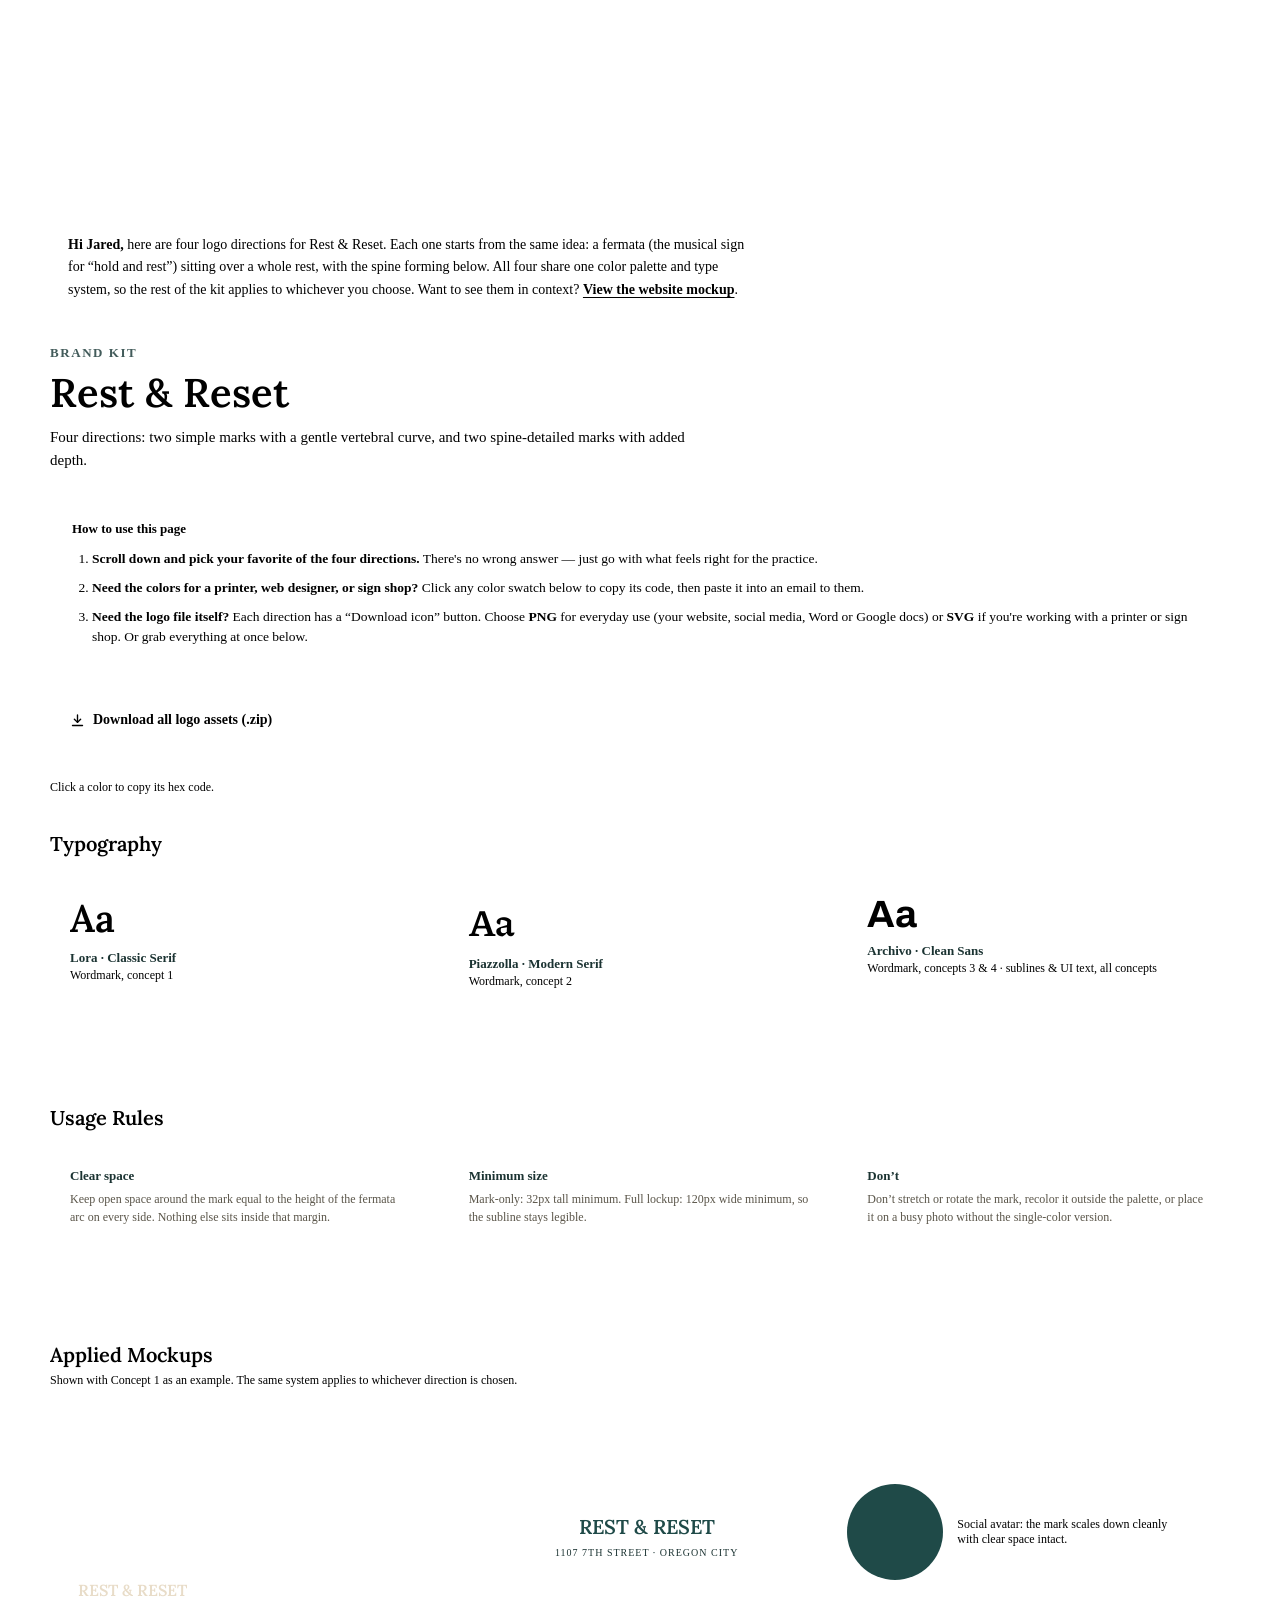
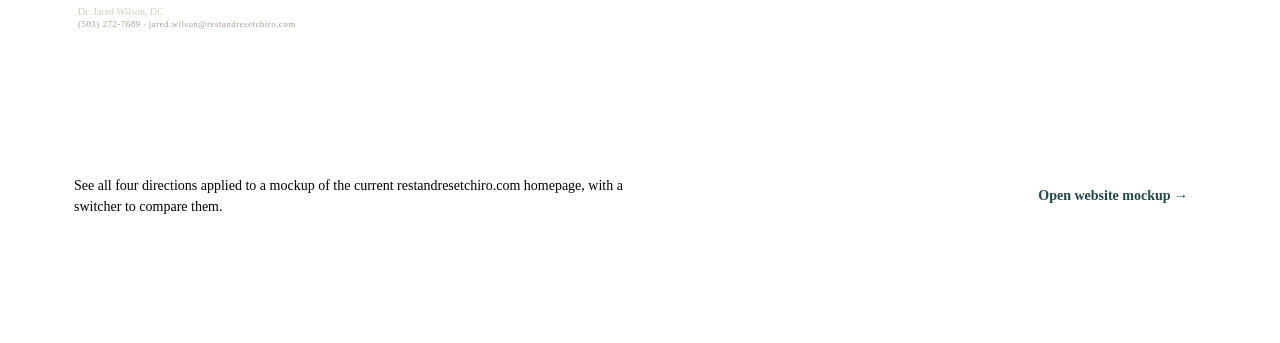
==== web/index.html @ b7b610a9 "Fix gradient icon bug, match site copy verbatim, add real photo + guide - Gradient icons (concepts 2" ====
<!DOCTYPE html>
<html lang="en">
<head>
<meta charset="utf-8">
<meta name="viewport" content="width=device-width, initial-scale=1">
<title>Rest &amp; Reset Brand Kit</title>
<meta name="description" content="Logo directions, palette, typography and usage rules for Rest &amp; Reset, Dr. Jared Wilson's upper cervical chiropractic practice in Oregon City.">
<meta name="robots" content="noindex">
<link rel="icon" href="/assets/favicon.svg" type="image/svg+xml">
<link rel="preconnect" href="https://fonts.googleapis.com">
<link rel="preconnect" href="https://fonts.gstatic.com" crossorigin>
<link href="https://fonts.googleapis.com/css2?family=Lora:wght@500;600&family=Piazzolla:wght@500;600&family=Archivo:wght@400;600;700&display=swap" rel="stylesheet">
<link rel="stylesheet" href="/assets/brand.css">
<style>
  .wrap { max-width: 1180px; margin: 0 auto; padding: 56px 32px 96px; }
  .intro { font-size: 14px; color: var(--body); max-width: 680px; line-height: 1.6; background: var(--card); border: 1px solid var(--line); border-radius: 4px; padding: 16px 18px; margin: 0 0 28px; }
  .intro strong { color: var(--heading); }
  .intro a { color: var(--heading); font-weight: 600; text-underline-offset: 3px; }
  .eyebrow { font-size: 13px; letter-spacing: 0.12em; text-transform: uppercase; color: oklch(45% 0.03 195); font-weight: 600; }
  h1 { font-family: 'Lora', serif; font-size: 40px; color: var(--heading); margin: 6px 0 8px; font-weight: 600; }
  .lede { font-size: 15px; color: var(--body); max-width: 640px; line-height: 1.55; margin: 0 0 28px; }

  .palette { display: flex; gap: 14px; flex-wrap: wrap; margin-bottom: 12px; }
  .palette-hint { font-size: 12px; color: var(--muted); margin: 0 0 36px; }
  .swatch { width: 130px; border: 0; background: none; padding: 0; font: inherit; text-align: left; cursor: pointer; -webkit-tap-highlight-color: transparent; }
  .swatch:focus-visible { outline: 2px solid var(--clay); outline-offset: 3px; border-radius: 4px; }
  .swatch .chip { height: 64px; border-radius: 4px; border: 1px solid oklch(85% 0.01 85); position: relative; }
  .swatch .chip .copied-flag { position: absolute; inset: 0; display: flex; align-items: center; justify-content: center; font-size: 11px; font-weight: 700; letter-spacing: 0.04em; text-transform: uppercase; background: oklch(24% 0.05 195 / 0.82); color: var(--cream); border-radius: 4px; opacity: 0; transition: opacity .15s; pointer-events: none; }
  .swatch.copied .chip .copied-flag { opacity: 1; }
  .swatch .name { font-size: 12px; font-weight: 600; color: oklch(24% 0.03 195); margin-top: 6px; }
  .swatch .hex { font-size: 11px; color: var(--muted); font-family: ui-monospace, 'SF Mono', Menlo, Consolas, monospace; }
  .swatch:hover .hex { color: var(--heading); }

  .downloads { margin-top: 18px; padding-top: 16px; border-top: 1px dashed var(--rule); display: flex; flex-wrap: wrap; align-items: center; gap: 6px 14px; }
  .downloads .dl-label { font-size: 11px; letter-spacing: 0.08em; text-transform: uppercase; color: var(--label); margin-right: 4px; }
  .downloads a { font-size: 12.5px; color: var(--teal); text-decoration: none; border-bottom: 1px dotted currentColor; padding-bottom: 1px; }
  .downloads a:hover { text-decoration: none; border-bottom-style: solid; }
  .downloads .dl-zip { font-weight: 700; border-bottom-style: solid; }

  .kit-download { display: inline-flex; align-items: center; gap: 8px; background: var(--teal); color: var(--cream); text-decoration: none; font-weight: 600; font-size: 14px; padding: 12px 20px; border-radius: 999px; margin: 4px 0 28px; }
  .kit-download:hover { background: oklch(27% 0.05 195); }
  .kit-download svg { flex-shrink: 0; }

  .picker { margin-top: 18px; background: var(--card); border: 1px solid var(--line); border-radius: 8px; padding: 20px; display: grid; grid-template-columns: auto 1fr; gap: 22px; align-items: center; }
  .picker-label { font-size: 11px; letter-spacing: 0.08em; text-transform: uppercase; color: var(--label); margin-bottom: 10px; }
  /* Checkerboard = "this file exports with a transparent background," the
     standard design-tool convention — never a solid fill, so recoloring the
     icon can never look like it's recoloring the background too. */
  .picker-preview {
    width: 84px; height: 84px; border-radius: 8px; display: flex; align-items: center; justify-content: center; flex-shrink: 0;
    border: 1px solid oklch(85% 0.01 85);
    background-image:
      linear-gradient(45deg, oklch(90% 0.005 85) 25%, transparent 25%),
      linear-gradient(-45deg, oklch(90% 0.005 85) 25%, transparent 25%),
      linear-gradient(45deg, transparent 75%, oklch(90% 0.005 85) 75%),
      linear-gradient(-45deg, transparent 75%, oklch(90% 0.005 85) 75%);
    background-size: 14px 14px;
    background-position: 0 0, 0 7px, 7px -7px, -7px 0;
    background-color: oklch(99% 0.005 85);
  }
  .picker-controls { min-width: 0; }
  .swatches-mini { display: flex; gap: 7px; flex-wrap: wrap; align-items: center; }
  .mini { width: 26px; height: 26px; border-radius: 50%; border: 1px solid oklch(0% 0 0 / 0.12); cursor: pointer; padding: 0; position: relative; }
  .mini.light { border-color: oklch(80% 0.01 85); }
  .mini[aria-pressed="true"]::after { content: ""; position: absolute; inset: -4px; border-radius: 50%; border: 2px solid var(--teal); }
  .mini.gradient { background: radial-gradient(circle at 32% 28%, #D59A74 0%, #D59A74 22%, transparent 26%), linear-gradient(180deg, #2F6B69, #0E2F2E); box-shadow: 0 1px 2px rgba(0,0,0,0.35); }
  .hexval { display: inline-flex; align-items: center; margin-left: 6px; font-size: 12px; color: var(--muted); font-family: ui-monospace, 'SF Mono', Menlo, Consolas, monospace; }
  .picker-row2 { display: flex; align-items: center; gap: 10px; margin-top: 14px; flex-wrap: wrap; }
  .fmt-group { display: inline-flex; border: 1px solid var(--teal); border-radius: 999px; overflow: hidden; }
  .fmt-btn { font: inherit; font-size: 12.5px; font-weight: 600; background: none; border: 0; color: var(--teal); padding: 7px 14px; cursor: pointer; }
  .fmt-btn[aria-pressed="true"] { background: var(--teal); color: var(--cream); }
  .dl-btn { display: inline-flex; align-items: center; gap: 6px; font: inherit; font-size: 12.5px; font-weight: 700; background: var(--teal); color: var(--cream); border: 0; border-radius: 999px; padding: 8px 16px; cursor: pointer; }
  .dl-btn:hover { background: oklch(27% 0.05 195); }
  .png-note { font-size: 11px; color: var(--muted); }

  @media (max-width: 560px) {
    .picker { grid-template-columns: 1fr; }
    .picker-preview { margin: 0 auto; }
  }

  .section { margin-bottom: 52px; padding-bottom: 44px; border-bottom: 1px solid var(--rule); }
  .concept-head { display: flex; align-items: baseline; gap: 12px; margin-bottom: 18px; flex-wrap: wrap; }
  .h2 { font-family: 'Lora', serif; font-size: 20px; color: var(--heading); font-weight: 600; }
  .meta { font-size: 12px; color: var(--muted); }

  .tiles { display: grid; grid-template-columns: repeat(auto-fit, minmax(180px, 1fr)); gap: 16px; }
  .tile { background: var(--card); border: 1px solid var(--line); border-radius: 4px; padding: 24px; display: flex; flex-direction: column; align-items: center; justify-content: center; gap: 10px; text-align: center; }
  .tile.solid { background: var(--teal); border-color: var(--teal); }
  .tile-label { font-size: 11px; letter-spacing: 0.08em; text-transform: uppercase; color: var(--label); }
  .tile.solid .tile-label { color: oklch(90% 0.01 85); }
  .word { font-weight: 600; color: var(--heading); letter-spacing: 0.02em; }
  .sub { letter-spacing: 0.1em; text-transform: uppercase; color: var(--muted); }
  .horiz { display: flex; align-items: center; gap: 14px; text-align: left; }

  .cards { display: grid; grid-template-columns: repeat(auto-fit, minmax(220px, 1fr)); gap: 16px; }
  .card { background: var(--card); border: 1px solid var(--line); border-radius: 4px; padding: 20px; }
  .card .aa { font-size: 38px; color: var(--heading); font-weight: 600; }
  .card .t { font-size: 13px; font-weight: 600; color: oklch(30% 0.03 195); }
  .card .d { font-size: 12px; color: var(--muted); margin-top: 2px; }
  .card .p { font-size: 12px; color: oklch(45% 0.02 85); line-height: 1.5; }

  .mockups { display: grid; grid-template-columns: repeat(auto-fit, minmax(240px, 1fr)); gap: 16px; }
  .bizcard { background: var(--teal); border-radius: 6px; padding: 28px; width: 100%; max-width: 340px; aspect-ratio: 1.75; display: flex; flex-direction: column; justify-content: space-between; }
  .sign { background: var(--cream); border-radius: 6px; padding: 28px; width: 100%; max-width: 340px; aspect-ratio: 1.75; display: flex; flex-direction: column; align-items: center; justify-content: center; gap: 8px; }
  .avatar-row { width: 100%; max-width: 340px; display: flex; align-items: center; gap: 14px; }
  .avatar { width: 96px; height: 96px; border-radius: 50%; background: #1F4A48; display: flex; align-items: center; justify-content: center; flex-shrink: 0; }

  .next { display: flex; flex-wrap: wrap; align-items: center; justify-content: space-between; gap: 16px; margin-top: 52px; padding: 22px 24px; background: var(--teal); color: var(--cream); border-radius: 6px; }
  .next p { margin: 0; font-size: 14px; line-height: 1.5; max-width: 560px; }
  .next a { display: inline-block; background: var(--cream); color: #1F4A48; text-decoration: none; font-weight: 600; font-size: 14px; padding: 11px 18px; border-radius: 999px; white-space: nowrap; }
  .next a:hover { background: #F3EBDD; }

  .howto { background: var(--card); border: 1px solid var(--line); border-radius: 8px; padding: 20px 22px; margin: 0 0 28px; }
  .howto-title { font-size: 13px; font-weight: 700; color: var(--heading); margin-bottom: 12px; }
  .howto ol { margin: 0; padding: 0 0 0 20px; display: grid; gap: 8px; }
  .howto li { font-size: 13.5px; line-height: 1.55; color: var(--body); }
  .howto li strong { color: var(--heading); }
  .howto a { color: var(--heading); font-weight: 600; }
  .tile-key { font-size: 12px; color: var(--muted); line-height: 1.6; margin: -6px 0 20px; }
  .tile-key strong { color: var(--heading); }

  @media (max-width: 600px) {
    .wrap { padding: 36px 16px 64px; }
    h1 { font-size: 32px; }
    .swatch { width: calc(50% - 7px); }
  }
</style>
</head>
<body>
<svg class="svg-defs" aria-hidden="true" focusable="false">
  <defs>
    <linearGradient id="tealGrad" gradientUnits="userSpaceOnUse" x1="100" y1="0" x2="100" y2="200">
      <stop offset="0%" stop-color="oklch(48% 0.065 195)"></stop>
      <stop offset="100%" stop-color="oklch(24% 0.05 195)"></stop>
    </linearGradient>
    <radialGradient id="clayGrad" cx="35%" cy="30%" r="75%">
      <stop offset="0%" stop-color="oklch(74% 0.09 45)"></stop>
      <stop offset="100%" stop-color="oklch(52% 0.09 45)"></stop>
    </radialGradient>
    <filter id="markShadow" x="-30%" y="-30%" width="160%" height="160%">
      <feDropShadow dx="0" dy="3" stdDeviation="3" flood-color="oklch(20% 0.04 195)" flood-opacity="0.4"></feDropShadow>
    </filter>
  </defs>
</svg>

<main class="wrap">
  <header>
    <p class="intro">
      <strong>Hi Jared,</strong> here are four logo directions for Rest &amp; Reset. Each one starts from the same idea: a fermata (the musical sign for &ldquo;hold and rest&rdquo;) sitting over a whole rest, with the spine forming below. All four share one color palette and type system, so the rest of the kit applies to whichever you choose. Want to see them in context? <a href="/site">View the website mockup</a>.
    </p>
    <div class="eyebrow">Brand Kit</div>
    <h1>Rest &amp; Reset</h1>
    <p class="lede">Four directions: two simple marks with a gentle vertebral curve, and two spine-detailed marks with added depth.</p>

    <div class="howto">
      <div class="howto-title">How to use this page</div>
      <ol>
        <li><strong>Scroll down and pick your favorite of the four directions.</strong> There's no wrong answer &mdash; just go with what feels right for the practice.</li>
        <li><strong>Need the colors for a printer, web designer, or sign shop?</strong> Click any color swatch below to copy its code, then paste it into an email to them.</li>
        <li><strong>Need the logo file itself?</strong> Each direction has a &ldquo;Download icon&rdquo; button. Choose <strong>PNG</strong> for everyday use (your website, social media, Word or Google docs) or <strong>SVG</strong> if you're working with a printer or sign shop. Or grab everything at once below.</li>
      </ol>
    </div>

    <a class="kit-download" href="/assets/rest-and-reset-logo-assets.zip" download>
      <svg width="15" height="15" viewBox="0 0 24 24" fill="none" stroke="currentColor" stroke-width="2.2" stroke-linecap="round" stroke-linejoin="round"><path d="M12 3v12"/><path d="M7 10l5 5 5-5"/><path d="M4 20h16"/></svg>
      Download all logo assets (.zip)
    </a>
    <div class="palette" id="palette"></div>
    <p class="palette-hint">Click a color to copy its hex code.</p>
  </header>

  <div id="concepts"></div>

  <section class="section">
    <div class="h2" style="margin-bottom:18px;">Typography</div>
    <div class="cards">
      <div class="card">
        <div class="aa" style="font-family:'Lora',serif;">Aa</div>
        <div class="t" style="margin-top:8px;">Lora &middot; Classic Serif</div>
        <div class="d">Wordmark, concept 1</div>
      </div>
      <div class="card">
        <div class="aa" style="font-family:'Piazzolla',serif;">Aa</div>
        <div class="t" style="margin-top:8px;">Piazzolla &middot; Modern Serif</div>
        <div class="d">Wordmark, concept 2</div>
      </div>
      <div class="card">
        <div class="aa" style="font-family:'Archivo',sans-serif;font-weight:700;">Aa</div>
        <div class="t" style="margin-top:8px;">Archivo &middot; Clean Sans</div>
        <div class="d">Wordmark, concepts 3 &amp; 4 &middot; sublines &amp; UI text, all concepts</div>
      </div>
    </div>
  </section>

  <section class="section">
    <div class="h2" style="margin-bottom:18px;">Usage Rules</div>
    <div class="cards">
      <div class="card">
        <div class="t" style="margin-bottom:6px;">Clear space</div>
        <div class="p">Keep open space around the mark equal to the height of the fermata arc on every side. Nothing else sits inside that margin.</div>
      </div>
      <div class="card">
        <div class="t" style="margin-bottom:6px;">Minimum size</div>
        <div class="p">Mark-only: 32px tall minimum. Full lockup: 120px wide minimum, so the subline stays legible.</div>
      </div>
      <div class="card">
        <div class="t" style="margin-bottom:6px;">Don&rsquo;t</div>
        <div class="p">Don&rsquo;t stretch or rotate the mark, recolor it outside the palette, or place it on a busy photo without the single-color version.</div>
      </div>
    </div>
  </section>

  <section class="section">
    <div class="h2" style="margin-bottom:6px;">Applied Mockups</div>
    <div class="meta" style="margin-bottom:18px;">Shown with Concept 1 as an example. The same system applies to whichever direction is chosen.</div>
    <div class="mockups">
      <div class="bizcard">
        <span data-mark="1" data-size="36" data-fill="#E8DCC8"></span>
        <div>
          <div style="font-family:'Lora',serif;font-weight:600;font-size:16px;color:#E8DCC8;">REST &amp; RESET</div>
          <div style="font-size:10px;color:oklch(85% 0.02 85);margin-top:6px;">Dr. Jared Wilson, DC</div>
          <div style="font-size:9px;letter-spacing:0.05em;color:oklch(70% 0.02 85);margin-top:2px;">(503) 272-7689 &middot; jared.wilson@restandresetchiro.com</div>
        </div>
      </div>

      <div class="sign">
        <span data-mark="1" data-size="46" data-fill="#1F4A48"></span>
        <div style="font-family:'Lora',serif;font-weight:600;font-size:20px;color:#1F4A48;">REST &amp; RESET</div>
        <div style="font-size:10px;letter-spacing:0.1em;color:oklch(30% 0.03 195);">1107 7TH STREET &middot; OREGON CITY</div>
      </div>

      <div class="avatar-row">
        <div class="avatar"><span data-mark="1" data-size="52" data-fill="#E8DCC8"></span></div>
        <div style="font-size:12px;color:var(--muted);">Social avatar: the mark scales down cleanly with clear space intact.</div>
      </div>
    </div>
  </section>

  <aside class="next">
    <p>See all four directions applied to a mockup of the current restandresetchiro.com homepage, with a switcher to compare them.</p>
    <a href="/site">Open website mockup &rarr;</a>
  </aside>
</main>

<script src="/assets/mark.js"></script>
<script>
  var palette = [
    { name: 'Deep Teal', hex: '#1F4A48', color: RR.TEAL },
    { name: 'Teal Tint', hex: '#C9DEDC', color: 'oklch(88% 0.03 195)' },
    { name: 'Warm Cream', hex: '#E8DCC8', color: '#E8DCC8' },
    { name: 'Clay', hex: '#B5764A', color: RR.CLAY },
    { name: 'Ink', hex: '#152E2D', color: 'oklch(20% 0.02 195)' }
  ];
  document.getElementById('palette').innerHTML = palette.map(function (p) {
    return '<button type="button" class="swatch" data-hex="' + p.hex + '">' +
      '<div class="chip" style="background:' + p.color + '"><span class="copied-flag">Copied</span></div>' +
      '<div class="name">' + p.name + '</div><div class="hex">' + p.hex + '</div></button>';
  }).join('');

  function copyText(text) {
    if (navigator.clipboard && navigator.clipboard.writeText) {
      return navigator.clipboard.writeText(text);
    }
    var ta = document.createElement('textarea');
    ta.value = text;
    ta.style.position = 'fixed';
    ta.style.opacity = '0';
    document.body.appendChild(ta);
    ta.select();
    try { document.execCommand('copy'); } catch (e) {}
    ta.remove();
    return Promise.resolve();
  }

  document.getElementById('palette').addEventListener('click', function (e) {
    var btn = e.target.closest('.swatch');
    if (!btn) return;
    copyText(btn.getAttribute('data-hex')).then(function () {
      btn.classList.add('copied');
      clearTimeout(btn._t);
      btn._t = setTimeout(function () { btn.classList.remove('copied'); }, 1400);
    });
  });

  // Relative luminance, to decide whether a color's preview chip needs a
  // dark or light backdrop so the icon stays visible.
  function isLight(hex) {
    var m = hex.replace('#', '');
    if (m.length === 3) m = m.split('').map(function (c) { return c + c; }).join('');
    var r = parseInt(m.substr(0, 2), 16), g = parseInt(m.substr(2, 2), 16), b = parseInt(m.substr(4, 2), 16);
    return (0.2126 * r + 0.7152 * g + 0.0722 * b) > 175;
  }

  var slugs = { 1: '1-classic-simple', 2: '2-modern-spine', 3: '3-clean-sans', 4: '4-bold-signage' };
  // Recolor options are exactly the brand kit palette above — no free-color
  // picker, so every exported icon stays on-brand.
  var quickColors = palette.map(function (p) { return { hex: p.hex, label: p.name }; });

  var subline = 'DR. JARED WILSON &middot; CHIROPRACTIC CARE';
  var html = '';
  [1, 2, 3, 4].forEach(function (n) {
    var c = RR.CONCEPTS[n];
    var label = c.mark === 'detailed' ? 'Spine-detailed' : 'Simple';
    var slug = slugs[n];
    var base = '/assets/icons/' + slug + '/';
    html +=
      '<section class="section" data-concept-block="' + n + '">' +
        '<div class="concept-head"><div class="h2">' + c.num + '. ' + c.name + '</div>' +
        '<div class="meta">' + label + ' mark &middot; ' + c.fontLabel + '</div></div>' +
        '<div class="tiles">' +
          '<div class="tile">' + RR.conceptMark(c, 120) + '<div class="tile-label">Mark only</div></div>' +
          '<div class="tile">' + RR.conceptMark(c, 64) +
            '<div><div class="word" style="font-family:' + c.font + ';font-size:19px;">REST &amp; RESET</div>' +
            '<div class="sub" style="font-size:9px;margin-top:4px;">' + subline + '</div></div>' +
            '<div class="tile-label">Stacked</div></div>' +
          '<div class="tile" style="gap:12px;"><div class="horiz">' + RR.conceptMark(c, 52) +
            '<div><div class="word" style="font-family:' + c.font + ';font-size:17px;line-height:1.1;">REST &amp; RESET</div>' +
            '<div class="sub" style="font-size:8px;margin-top:3px;">' + subline + '</div></div></div>' +
            '<div class="tile-label">Horizontal</div></div>' +
          '<div class="tile solid">' + RR.conceptMark(c, 76, { fill: 'oklch(97% 0.01 85)', flat: true }) +
            '<div class="tile-label">Single color</div></div>' +
        '</div>' +

        '<div class="picker" data-picker="' + n + '" data-variant="' + c.mark + '" data-default="' + (c.dimensional ? 'gradient' : quickColors[0].hex) + '">' +
          '<div class="picker-preview on-dark" data-preview></div>' +
          '<div class="picker-controls">' +
            '<div class="picker-label">Recolor &amp; download the icon</div>' +
            '<div class="swatches-mini" role="group" aria-label="Quick colors">' +
              (c.dimensional ? '<button type="button" class="mini gradient" data-hex="gradient" aria-pressed="true" aria-label="Original gradient" title="Original &middot; gradient + shadow"></button>' : '') +
              quickColors.map(function (q) {
                return '<button type="button" class="mini' + (isLight(q.hex) ? ' light' : '') + '" style="background:' + q.hex + '" data-hex="' + q.hex + '" aria-pressed="' + (!c.dimensional && q.hex === quickColors[0].hex ? 'true' : 'false') + '" aria-label="' + q.label + '" title="' + q.label + ' &middot; ' + q.hex + '"></button>';
              }).join('') +
              '<span class="hexval" data-hexval>' + (c.dimensional ? 'Original (gradient)' : quickColors[0].hex) + '</span>' +
            '</div>' +
            '<div class="picker-row2">' +
              '<div class="fmt-group" role="group" aria-label="File format">' +
                '<button type="button" class="fmt-btn" data-fmt="svg" aria-pressed="true">SVG</button>' +
                '<button type="button" class="fmt-btn" data-fmt="png" aria-pressed="false">PNG</button>' +
              '</div>' +
              '<button type="button" class="dl-btn" data-dl-icon>' +
                '<svg width="13" height="13" viewBox="0 0 24 24" fill="none" stroke="currentColor" stroke-width="2.4" stroke-linecap="round" stroke-linejoin="round"><path d="M12 3v12"/><path d="M7 10l5 5 5-5"/><path d="M4 20h16"/></svg>' +
                'Download icon' +
              '</button>' +
              '<span class="png-note" data-png-note hidden>PNG exports at 1024&times;1024, transparent background.</span>' +
            '</div>' +
          '</div>' +
        '</div>' +

        '<div class="downloads">' +
          '<span class="dl-label">Also in this direction:</span>' +
          '<a href="' + base + 'lockup-stacked.svg" download>Stacked lockup (SVG)</a>' +
          '<a href="' + base + 'lockup-horizontal.svg" download>Horizontal lockup (SVG)</a>' +
          '<a href="' + base + 'avatar-circle.svg" download>Social avatar (SVG)</a>' +
          '<a class="dl-zip" href="/assets/rest-and-reset-logo-assets.zip" download>All formats (.zip)</a>' +
        '</div>' +
      '</section>';
  });
  document.getElementById('concepts').innerHTML = html;
  RR.hydrate();

  // Wire up each concept's recolor-and-download picker.
  document.querySelectorAll('[data-picker]').forEach(function (panel) {
    var variant = panel.getAttribute('data-variant');
    var preview = panel.querySelector('[data-preview]');
    var hexLabel = panel.querySelector('[data-hexval]');
    var pngNote = panel.querySelector('[data-png-note]');
    var fmt = 'svg';
    var hex = panel.getAttribute('data-default');

    function renderPreview() {
      preview.innerHTML = hex === 'gradient'
        ? RR.markSVG({ variant: variant, dimensional: true, size: 52 })
        : RR.markSVG({ variant: variant, fill: hex, dot: hex, dimensional: false, size: 52 });
    }
    function setHex(newHex, sourceBtn) {
      hex = newHex;
      hexLabel.textContent = hex === 'gradient' ? 'Original (gradient)' : hex.toUpperCase();
      panel.querySelectorAll('.mini').forEach(function (b) {
        b.setAttribute('aria-pressed', String(b === sourceBtn));
      });
      renderPreview();
    }

    panel.querySelectorAll('.mini').forEach(function (b) {
      b.addEventListener('click', function () { setHex(b.getAttribute('data-hex'), b); });
    });

    panel.querySelectorAll('.fmt-btn').forEach(function (b) {
      b.addEventListener('click', function () {
        fmt = b.getAttribute('data-fmt');
        panel.querySelectorAll('.fmt-btn').forEach(function (x) { x.setAttribute('aria-pressed', String(x === b)); });
        pngNote.hidden = fmt !== 'png';
      });
    });

    panel.querySelector('[data-dl-icon]').addEventListener('click', function () {
      var slug = slugs[panel.getAttribute('data-picker')];
      var name = 'rest-and-reset-' + slug + '-' + hex.replace('#', '').toLowerCase();
      if (fmt === 'svg') {
        RR.downloadSVG(variant, hex, name + '.svg');
      } else {
        RR.downloadPNG(variant, hex, name + '.png', 1024);
      }
    });

    renderPreview();
  });
</script>
</body>
</html>
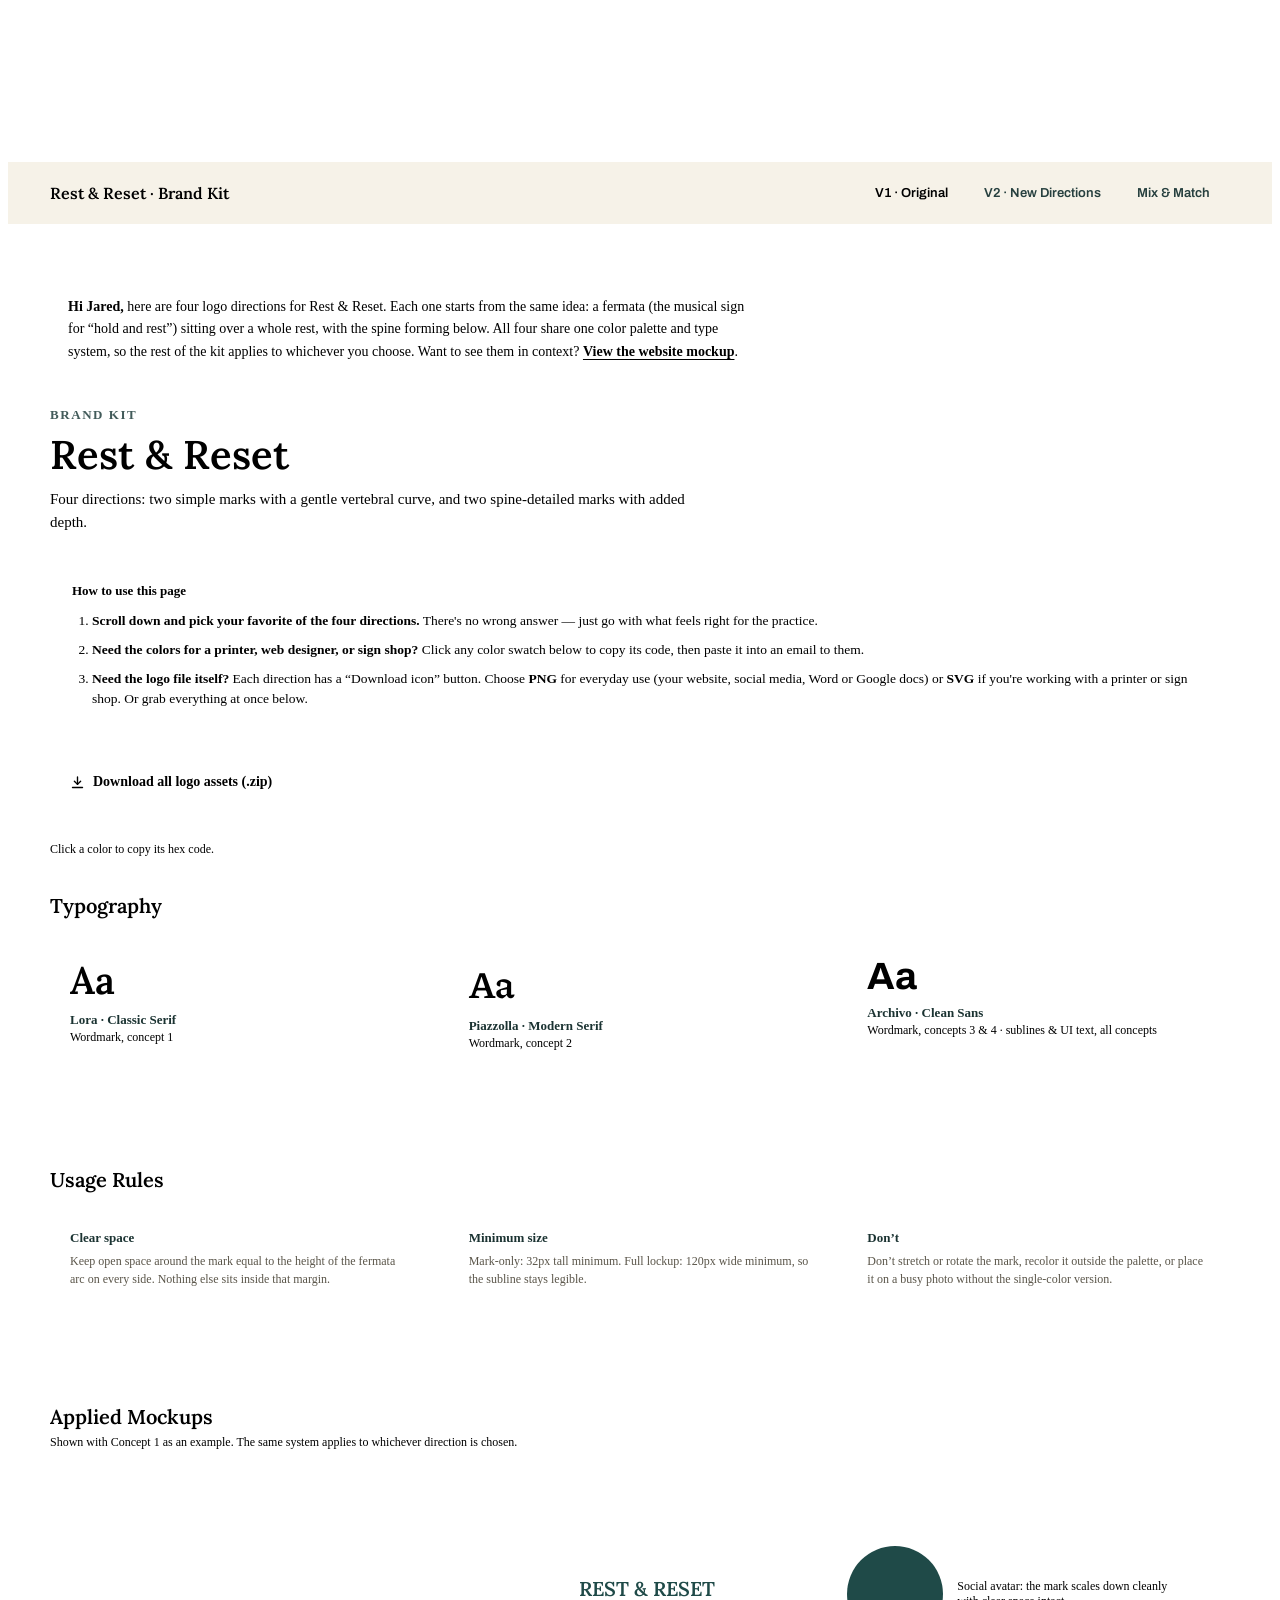
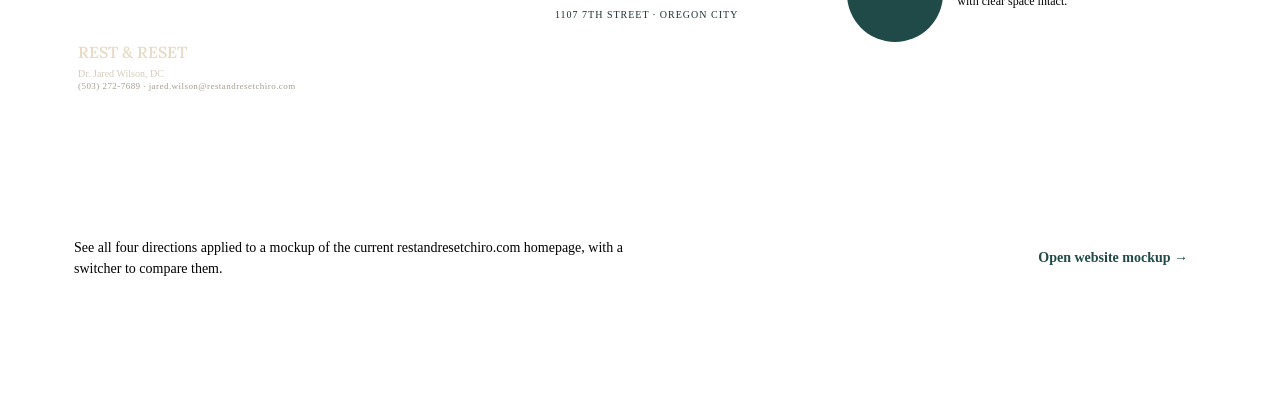
==== commit 980be107: "Add V2 logo directions and a Mix & Match builder to the brand kit Adds eight new V2 mark concepts (v" ====
--- a/web/index.html
+++ b/web/index.html
@@ -124,6 +124,50 @@
     h1 { font-size: 32px; }
     .swatch { width: calc(50% - 7px); }
   }
+
+  .ver-bar { position: sticky; top: 0; z-index: 20; background: oklch(96% 0.015 85 / 0.92); backdrop-filter: blur(8px); border-bottom: 1px solid var(--line); }
+  .ver-bar-in { max-width: 1180px; margin: 0 auto; padding: 12px 32px; display: flex; align-items: center; justify-content: space-between; gap: 16px; flex-wrap: wrap; }
+  .ver-bar-title { font-family: 'Lora', serif; font-weight: 600; font-size: 16px; color: var(--heading); }
+  .ver-toggle { display: flex; gap: 4px; padding: 4px; background: var(--card); border: 1px solid var(--line); border-radius: 999px; }
+  .ver-toggle button { border: none; cursor: pointer; font-family: 'Archivo', sans-serif; font-weight: 600; font-size: 13px; padding: 8px 16px; border-radius: 999px; background: none; color: oklch(35% 0.03 195); }
+  .ver-toggle button[aria-pressed="true"] { background: var(--teal); color: var(--cream); }
+  @media (max-width: 600px) {
+    .ver-bar-in { padding: 10px 16px; }
+  }
+
+  /* ---- Mix & Match ---- */
+  .mix-grid { display: grid; grid-template-columns: 1fr 360px; gap: 28px; align-items: start; }
+  .mix-group { margin-bottom: 26px; }
+  .mix-label { font-size: 12px; font-weight: 700; letter-spacing: 0.06em; text-transform: uppercase; color: var(--heading); margin-bottom: 10px; }
+  .mix-marks { display: grid; grid-template-columns: repeat(auto-fill, minmax(76px, 1fr)); gap: 8px; }
+  .mix-mark-btn { background: var(--card); border: 1px solid var(--line); border-radius: 6px; padding: 10px 6px 7px; cursor: pointer; display: flex; flex-direction: column; align-items: center; gap: 5px; }
+  .mix-mark-btn svg { width: 34px; height: 34px; }
+  .mix-mark-btn .mix-mark-name { font-size: 9.5px; color: var(--muted); text-align: center; line-height: 1.2; }
+  .mix-mark-btn[aria-pressed="true"] { border-color: var(--teal); border-width: 2px; background: var(--teal-tint); }
+  .mix-fonts { display: flex; gap: 8px; flex-wrap: wrap; }
+  .mix-font-btn { background: var(--card); border: 1px solid var(--line); border-radius: 6px; padding: 10px 16px; cursor: pointer; font-size: 15px; color: var(--heading); }
+  .mix-font-btn[aria-pressed="true"] { border-color: var(--teal); border-width: 2px; background: var(--teal-tint); }
+  .mix-colors { display: flex; gap: 8px; flex-wrap: wrap; align-items: center; }
+  .mix-swatch { width: 30px; height: 30px; border-radius: 50%; border: 1px solid rgba(0,0,0,0.15); cursor: pointer; padding: 0; position: relative; }
+  .mix-swatch.light-border { border-color: oklch(80% 0.01 85); }
+  .mix-swatch[aria-pressed="true"]::after { content: ""; position: absolute; inset: -4px; border-radius: 50%; border: 2px solid var(--teal); }
+  .mix-swatch.transparent-sw { background-image: linear-gradient(45deg, #ccc 25%, transparent 25%), linear-gradient(-45deg, #ccc 25%, transparent 25%), linear-gradient(45deg, transparent 75%, #ccc 75%), linear-gradient(-45deg, transparent 75%, #ccc 75%); background-size: 8px 8px; background-position: 0 0, 0 4px, 4px -4px, -4px 0; background-color: #fff; }
+  .mix-swatch.gradient-sw { background: radial-gradient(circle at 32% 28%, #D59A74 0%, #D59A74 22%, transparent 26%), linear-gradient(180deg, #2F6B69, #0E2F2E); }
+  .mix-custom { display: inline-flex; align-items: center; gap: 6px; }
+  .mix-custom input[type=color] { width: 30px; height: 30px; padding: 0; border: 1px solid var(--line); border-radius: 50%; cursor: pointer; background: none; }
+  .mix-custom span { font-size: 11px; color: var(--muted); }
+  .mix-preview-wrap { position: sticky; top: 76px; }
+  .mix-preview {
+    border-radius: 10px; border: 1px solid var(--line); min-height: 220px; display: flex; align-items: center; justify-content: center; padding: 20px;
+    background-image: linear-gradient(45deg, oklch(90% 0.005 85) 25%, transparent 25%), linear-gradient(-45deg, oklch(90% 0.005 85) 25%, transparent 25%), linear-gradient(45deg, transparent 75%, oklch(90% 0.005 85) 75%), linear-gradient(-45deg, transparent 75%, oklch(90% 0.005 85) 75%);
+    background-size: 16px 16px; background-position: 0 0, 0 8px, 8px -8px, -8px 0; background-color: #fff;
+  }
+  .mix-preview svg { max-width: 100%; height: auto; }
+  .mix-actions { display: flex; align-items: center; gap: 10px; margin-top: 14px; flex-wrap: wrap; }
+  @media (max-width: 860px) {
+    .mix-grid { grid-template-columns: 1fr; }
+    .mix-preview-wrap { position: static; }
+  }
 </style>
 </head>
 <body>
@@ -140,10 +184,33 @@
     <filter id="markShadow" x="-30%" y="-30%" width="160%" height="160%">
       <feDropShadow dx="0" dy="3" stdDeviation="3" flood-color="oklch(20% 0.04 195)" flood-opacity="0.4"></feDropShadow>
     </filter>
+    <linearGradient id="v2tealGrad" gradientUnits="userSpaceOnUse" x1="100" y1="20" x2="100" y2="216">
+      <stop offset="0" stop-color="#2F6B69"></stop>
+      <stop offset="1" stop-color="#0E2F2E"></stop>
+    </linearGradient>
+    <radialGradient id="v2clayGrad" gradientUnits="userSpaceOnUse" cx="92" cy="105" r="45">
+      <stop offset="0" stop-color="#E0A882"></stop>
+      <stop offset="1" stop-color="#9A5B33"></stop>
+    </radialGradient>
+    <filter id="v2markShadow" x="-20%" y="-20%" width="140%" height="140%">
+      <feDropShadow dx="0" dy="3" stdDeviation="3" flood-color="#0E2F2E" flood-opacity="0.35"></feDropShadow>
+    </filter>
   </defs>
 </svg>
 
-<main class="wrap">
+<div class="ver-bar">
+  <div class="ver-bar-in">
+    <div class="ver-bar-title">Rest &amp; Reset &middot; Brand Kit</div>
+    <div class="ver-toggle" role="group" aria-label="Version">
+      <button type="button" id="ver-v1" aria-pressed="true">V1 &middot; Original</button>
+      <button type="button" id="ver-v2" aria-pressed="false">V2 &middot; New Directions</button>
+      <button type="button" id="ver-mix" aria-pressed="false">Mix &amp; Match</button>
+    </div>
+  </div>
+</div>
+
+<main>
+<div class="wrap" id="v1-view">
   <header>
     <p class="intro">
       <strong>Hi Jared,</strong> here are four logo directions for Rest &amp; Reset. Each one starts from the same idea: a fermata (the musical sign for &ldquo;hold and rest&rdquo;) sitting over a whole rest, with the spine forming below. All four share one color palette and type system, so the rest of the kit applies to whichever you choose. Want to see them in context? <a href="/site">View the website mockup</a>.
@@ -240,9 +307,54 @@
     <p>See all four directions applied to a mockup of the current restandresetchiro.com homepage, with a switcher to compare them.</p>
     <a href="/site">Open website mockup &rarr;</a>
   </aside>
+</div>
+
+<div class="wrap" id="v2-view" hidden>
+  <header>
+    <div class="eyebrow">Brand Kit &middot; V2</div>
+    <h1>Rest &amp; Reset</h1>
+    <p class="lede">Eight marks built from a second round of notes. The palette, typography and usage rules carry over from V1.</p>
+    <div class="cards" style="max-width:900px;margin-bottom:28px;">
+      <div class="card">
+        <div class="t" style="margin-bottom:4px;">A curvier, anatomical rest</div>
+        <div class="p">The whole rest is redrawn as a vertebra silhouette: the bar is the transverse processes, the hanging block is the vertebral body.</div>
+      </div>
+      <div class="card">
+        <div class="t" style="margin-bottom:4px;">Sunset from the beach</div>
+        <div class="p">The fermata arc is the sky and its dot is the setting sun. The whole rest is the sun&rsquo;s reflection under the horizon, and the ripples taper like a spine.</div>
+      </div>
+      <div class="card">
+        <div class="t" style="margin-bottom:4px;">&ldquo;Am I doing too much?&rdquo;</div>
+        <div class="p">Concepts 1, 3, 5, 6 and 8 each use one idea. Concepts 2 and 4 combine ideas; 2, 4 and 7 get a dimensional finish.</div>
+      </div>
+    </div>
+    <a class="kit-download" href="/assets/rest-and-reset-logo-assets-v2.zip" download>
+      <svg width="15" height="15" viewBox="0 0 24 24" fill="none" stroke="currentColor" stroke-width="2.2" stroke-linecap="round" stroke-linejoin="round"><path d="M12 3v12"/><path d="M7 10l5 5 5-5"/><path d="M4 20h16"/></svg>
+      Download all V2 logo assets (.zip)
+    </a>
+  </header>
+
+  <div id="v2concepts"></div>
+
+  <section class="section" style="border-bottom:0;margin-bottom:0;padding-bottom:0;">
+    <div class="h2" style="margin-bottom:6px;">Small-size check</div>
+    <div class="meta" style="margin-bottom:18px;">Social avatar and favicon sizes. The anatomical detail needs to stay readable when the mark is small.</div>
+    <div id="v2small" style="display:flex;gap:28px;flex-wrap:wrap;"></div>
+  </section>
+</div>
+
+<div class="wrap" id="mix-view" hidden>
+  <header>
+    <div class="eyebrow">Mix &amp; Match</div>
+    <h1>Build your own combination</h1>
+    <p class="lede">Pair any mark with any typeface, pick its color, and set the background &mdash; including transparent. This isn&rsquo;t a new direction, just a way to try combinations the fixed concepts above don&rsquo;t show.</p>
+  </header>
+  <div id="mix-tool"></div>
+</div>
 </main>
 
 <script src="/assets/mark.js"></script>
+<script src="/assets/mark-v2.js"></script>
 <script>
   var palette = [
     { name: 'Deep Teal', hex: '#1F4A48', color: RR.TEAL },
@@ -405,6 +517,360 @@
 
     renderPreview();
   });
+
+  // ============================================================
+  // Version toggle: V1 / V2 / Mix & Match
+  // ============================================================
+  (function () {
+    var views = { v1: document.getElementById('v1-view'), v2: document.getElementById('v2-view'), mix: document.getElementById('mix-view') };
+    var buttons = { v1: document.getElementById('ver-v1'), v2: document.getElementById('ver-v2'), mix: document.getElementById('ver-mix') };
+    var v2Built = false, mixBuilt = false;
+    function show(which) {
+      Object.keys(views).forEach(function (k) {
+        views[k].hidden = k !== which;
+        buttons[k].setAttribute('aria-pressed', String(k === which));
+      });
+      if (which === 'v2' && !v2Built) { buildV2(); v2Built = true; }
+      if (which === 'mix' && !mixBuilt) { buildMix(); mixBuilt = true; }
+      window.scrollTo(0, 0);
+    }
+    buttons.v1.addEventListener('click', function () { show('v1'); });
+    buttons.v2.addEventListener('click', function () { show('v2'); });
+    buttons.mix.addEventListener('click', function () { show('mix'); });
+  })();
+
+  // ============================================================
+  // V2 section
+  // ============================================================
+  var v2Slugs = {
+    1: '1-vertebra-rest', 2: '2-vertebral-column', 3: '3-sunset-rest', 4: '4-sunset-vertebra',
+    5: '5-line-vertebra', 6: '6-tidal-spine', 7: '7-seal', 8: '8-soft-horizon'
+  };
+  var v2Subline = 'UPPER CERVICAL CHIROPRACTIC CARE';
+
+  function buildV2() {
+    var html2 = '';
+    [1, 2, 3, 4, 5, 6, 7, 8].forEach(function (n) {
+      var c = RR2.CONCEPTS[n];
+      var slug = v2Slugs[n];
+      var base = '/assets/icons-v2/' + slug + '/';
+      html2 +=
+        '<section class="section" data-v2-block="' + n + '">' +
+          '<div class="concept-head"><div class="h2">' + c.num + '. ' + c.name + '</div>' +
+          '<div class="meta">' + c.finish + ' &middot; ' + c.fontLabel + '</div></div>' +
+          '<div class="meta" style="margin-bottom:14px;max-width:640px;">' + c.desc + '</div>' +
+          '<div class="tiles">' +
+            '<div class="tile">' + RR2.conceptMark(c, 120) + '<div class="tile-label">Mark only</div></div>' +
+            '<div class="tile">' + RR2.conceptMark(c, 64) +
+              '<div><div class="word" style="font-family:' + c.fontFamily + ';font-size:19px;">REST &amp; RESET</div>' +
+              '<div class="sub" style="font-size:9px;margin-top:4px;">' + v2Subline + '</div></div>' +
+              '<div class="tile-label">Stacked</div></div>' +
+            '<div class="tile" style="gap:12px;"><div class="horiz">' + RR2.conceptMark(c, 52) +
+              '<div><div class="word" style="font-family:' + c.fontFamily + ';font-size:17px;line-height:1.1;">REST &amp; RESET</div>' +
+              '<div class="sub" style="font-size:8px;margin-top:3px;">' + v2Subline + '</div></div></div>' +
+              '<div class="tile-label">Horizontal</div></div>' +
+            '<div class="tile solid">' + RR2.conceptMark(c, 76, { color: 'oklch(97% 0.01 85)', flat: true }) +
+              '<div class="tile-label">Single color</div></div>' +
+          '</div>' +
+
+          '<div class="picker" data-v2-picker="' + n + '" data-variant="' + c.variant + '" data-default="' + (c.dim ? 'gradient' : quickColors[0].hex) + '">' +
+            '<div class="picker-preview" data-preview></div>' +
+            '<div class="picker-controls">' +
+              '<div class="picker-label">Recolor &amp; download the icon</div>' +
+              '<div class="swatches-mini" role="group" aria-label="Quick colors">' +
+                (c.dim ? '<button type="button" class="mini gradient" data-hex="gradient" aria-pressed="true" aria-label="Original gradient" title="Original &middot; gradient + shadow"></button>' : '') +
+                quickColors.map(function (q) {
+                  return '<button type="button" class="mini' + (isLight(q.hex) ? ' light' : '') + '" style="background:' + q.hex + '" data-hex="' + q.hex + '" aria-pressed="' + (!c.dim && q.hex === quickColors[0].hex ? 'true' : 'false') + '" aria-label="' + q.label + '" title="' + q.label + ' &middot; ' + q.hex + '"></button>';
+                }).join('') +
+                '<span class="hexval" data-hexval>' + (c.dim ? 'Original (gradient)' : quickColors[0].hex) + '</span>' +
+              '</div>' +
+              '<div class="picker-row2">' +
+                '<div class="fmt-group" role="group" aria-label="File format">' +
+                  '<button type="button" class="fmt-btn" data-fmt="svg" aria-pressed="true">SVG</button>' +
+                  '<button type="button" class="fmt-btn" data-fmt="png" aria-pressed="false">PNG</button>' +
+                '</div>' +
+                '<button type="button" class="dl-btn" data-dl-icon>' +
+                  '<svg width="13" height="13" viewBox="0 0 24 24" fill="none" stroke="currentColor" stroke-width="2.4" stroke-linecap="round" stroke-linejoin="round"><path d="M12 3v12"/><path d="M7 10l5 5 5-5"/><path d="M4 20h16"/></svg>' +
+                  'Download icon' +
+                '</button>' +
+                '<span class="png-note" data-png-note hidden>PNG exports at 1024&times;1024, transparent background.</span>' +
+              '</div>' +
+            '</div>' +
+          '</div>' +
+
+          '<div class="downloads">' +
+            '<span class="dl-label">Also in this direction:</span>' +
+            '<a href="' + base + 'lockup-stacked.svg" download>Stacked lockup (SVG)</a>' +
+            '<a href="' + base + 'lockup-horizontal.svg" download>Horizontal lockup (SVG)</a>' +
+            '<a href="' + base + 'avatar-circle.svg" download>Social avatar (SVG)</a>' +
+            '<a class="dl-zip" href="/assets/rest-and-reset-logo-assets-v2.zip" download>All formats (.zip)</a>' +
+          '</div>' +
+        '</section>';
+    });
+    document.getElementById('v2concepts').innerHTML = html2;
+
+    var smallHtml = '';
+    [1, 2, 3, 4, 5, 6, 7, 8].forEach(function (n) {
+      var c = RR2.CONCEPTS[n];
+      smallHtml += '<div style="display:flex;align-items:center;gap:12px;">' +
+        '<div style="width:72px;height:72px;border-radius:50%;background:#1F4A48;display:flex;align-items:center;justify-content:center;">' + RR2.conceptMark(c, 42, { color: '#E8DCC8' }) + '</div>' +
+        RR2.conceptMark(c, 28, { color: '#1F4A48' }) +
+        RR2.conceptMark(c, 16, { color: '#1F4A48' }) +
+        '</div>';
+    });
+    document.getElementById('v2small').innerHTML = smallHtml;
+    RR2.hydrate();
+
+    document.querySelectorAll('[data-v2-picker]').forEach(function (panel) {
+      var variant = panel.getAttribute('data-variant');
+      var preview = panel.querySelector('[data-preview]');
+      var hexLabel = panel.querySelector('[data-hexval]');
+      var pngNote = panel.querySelector('[data-png-note]');
+      var fmt = 'svg';
+      var hex = panel.getAttribute('data-default');
+
+      function renderPreview() {
+        preview.innerHTML = hex === 'gradient'
+          ? RR2.markSVG({ variant: variant, dimensional: true, size: 52 })
+          : RR2.markSVG({ variant: variant, color: hex, accent: hex, dimensional: false, size: 52 });
+      }
+      function setHex(newHex, sourceBtn) {
+        hex = newHex;
+        hexLabel.textContent = hex === 'gradient' ? 'Original (gradient)' : hex.toUpperCase();
+        panel.querySelectorAll('.mini').forEach(function (b) { b.setAttribute('aria-pressed', String(b === sourceBtn)); });
+        renderPreview();
+      }
+      panel.querySelectorAll('.mini').forEach(function (b) {
+        b.addEventListener('click', function () { setHex(b.getAttribute('data-hex'), b); });
+      });
+      panel.querySelectorAll('.fmt-btn').forEach(function (b) {
+        b.addEventListener('click', function () {
+          fmt = b.getAttribute('data-fmt');
+          panel.querySelectorAll('.fmt-btn').forEach(function (x) { x.setAttribute('aria-pressed', String(x === b)); });
+          pngNote.hidden = fmt !== 'png';
+        });
+      });
+      panel.querySelector('[data-dl-icon]').addEventListener('click', function () {
+        var slug = v2Slugs[panel.getAttribute('data-v2-picker')];
+        var name = 'rest-and-reset-' + slug + '-' + hex.replace('#', '').toLowerCase();
+        if (fmt === 'svg') RR2.downloadSVG(variant, hex, name + '.svg');
+        else RR2.downloadPNG(variant, hex, name + '.png', 1024);
+      });
+      renderPreview();
+    });
+  }
+
+  // ============================================================
+  // Mix & Match
+  // ============================================================
+  var ALL_MARKS = [
+    { id: 'v1-1', label: '1 &middot; Classic Simple', src: 'v1', variant: 'simple', dim: false, font: "'Lora',serif" },
+    { id: 'v1-2', label: '2 &middot; Modern Spine', src: 'v1', variant: 'detailed', dim: true, font: "'Piazzolla',serif" },
+    { id: 'v1-3', label: '3 &middot; Clean Sans', src: 'v1', variant: 'simple', dim: false, font: "'Archivo',sans-serif" },
+    { id: 'v1-4', label: '4 &middot; Bold Signage', src: 'v1', variant: 'detailed', dim: true, font: "'Archivo',sans-serif" }
+  ].concat([1, 2, 3, 4, 5, 6, 7, 8].map(function (n) {
+    var c = RR2.CONCEPTS[n];
+    return { id: 'v2-' + n, label: n + ' &middot; ' + c.name, src: 'v2', variant: c.variant, dim: c.dim, font: c.fontFamily };
+  }));
+  var MIX_FONTS = [
+    { label: 'Lora', css: "'Lora',serif" },
+    { label: 'Piazzolla', css: "'Piazzolla',serif" },
+    { label: 'Archivo', css: "'Archivo',sans-serif" }
+  ];
+  var MIX_COLORS = palette.map(function (p) { return { hex: p.hex, label: p.name }; });
+
+  // Returns a self-contained <svg>...</svg> string for one mark in one color
+  // (or 'gradient'), regardless of whether it's a V1 or V2 mark.
+  function rawMarkSvg(mark, hex) {
+    if (mark.src === 'v1') {
+      return hex === 'gradient' ? RR.standaloneDimensionalSVG(mark.variant) : RR.standaloneMarkSVG(mark.variant, hex);
+    }
+    return hex === 'gradient' ? RR2.standaloneDimensionalSVG(mark.variant) : RR2.standaloneSVG(mark.variant, hex);
+  }
+  function parseViewBox(svg) {
+    var m = svg.match(/viewBox="([^"]+)"/);
+    var parts = (m ? m[1] : '0 0 200 200').split(/\s+/).map(Number);
+    return { x: parts[0], y: parts[1], w: parts[2], h: parts[3] };
+  }
+  function innerOf(svg) {
+    return svg.replace(/^<svg[^>]*>/, '').replace(/<\/svg>\s*$/, '');
+  }
+
+  // Composes the full preview/export: mark on the left, wordmark on the
+  // right, optional background. box: {w,h} of the canvas.
+  function composeMix(opts) {
+    var raw = rawMarkSvg(opts.mark, opts.hex);
+    var vb = parseViewBox(raw);
+    var inner = innerOf(raw);
+    var boxW = opts.w, boxH = opts.h;
+    var markTarget = boxH - 24; // leave vertical padding
+    var scale = markTarget / Math.max(vb.w, vb.h);
+    var tx = 16 - vb.x * scale;
+    var ty = (boxH - vb.h * scale) / 2 - vb.y * scale;
+    var textColor = opts.hex === 'gradient' ? '#1F4A48' : opts.hex;
+    var textX = 16 + markTarget + 20;
+    var bg = opts.bg === 'transparent' ? '' : '<rect x="0" y="0" width="' + boxW + '" height="' + boxH + '" fill="' + opts.bg + '"></rect>';
+    return '<svg xmlns="http://www.w3.org/2000/svg" viewBox="0 0 ' + boxW + ' ' + boxH + '" width="' + boxW + '" height="' + boxH + '">' +
+      bg +
+      '<g transform="translate(' + tx.toFixed(2) + ',' + ty.toFixed(2) + ') scale(' + scale.toFixed(4) + ')">' + inner + '</g>' +
+      '<text x="' + textX + '" y="' + (boxH / 2 - 6) + '" font-family="' + opts.font + '" font-weight="600" font-size="34" letter-spacing="0.5" fill="' + textColor + '">REST &amp; RESET</text>' +
+      '<text x="' + textX + '" y="' + (boxH / 2 + 18) + '" font-family="Archivo,sans-serif" font-weight="600" font-size="11" letter-spacing="2" fill="' + textColor + '" opacity="0.72">UPPER CERVICAL CHIROPRACTIC CARE</text>' +
+      '</svg>';
+  }
+
+  function buildMix() {
+    var state = { markId: ALL_MARKS[0].id, font: ALL_MARKS[0].font, hex: '#1F4A48', bg: '#1F4A48', fmt: 'svg' };
+
+    function mark() { return ALL_MARKS.filter(function (m) { return m.id === state.markId; })[0]; }
+
+    var html3 =
+      '<div class="mix-grid">' +
+        '<div>' +
+          '<div class="mix-group"><div class="mix-label">1. Choose a mark</div><div class="mix-marks" id="mix-marks"></div></div>' +
+          '<div class="mix-group"><div class="mix-label">2. Choose a typeface</div><div class="mix-fonts" id="mix-fonts"></div></div>' +
+          '<div class="mix-group"><div class="mix-label">3. Logo color</div><div class="mix-colors" id="mix-colorrow"></div></div>' +
+          '<div class="mix-group" style="margin-bottom:0;"><div class="mix-label">4. Background</div><div class="mix-colors" id="mix-bgrow"></div></div>' +
+        '</div>' +
+        '<div class="mix-preview-wrap">' +
+          '<div class="mix-preview" id="mix-previewbox"></div>' +
+          '<div class="mix-actions">' +
+            '<div class="fmt-group" role="group" aria-label="File format">' +
+              '<button type="button" class="fmt-btn" data-mixfmt="svg" aria-pressed="true">SVG</button>' +
+              '<button type="button" class="fmt-btn" data-mixfmt="png" aria-pressed="false">PNG</button>' +
+            '</div>' +
+            '<button type="button" class="dl-btn" id="mix-download">' +
+              '<svg width="13" height="13" viewBox="0 0 24 24" fill="none" stroke="currentColor" stroke-width="2.4" stroke-linecap="round" stroke-linejoin="round"><path d="M12 3v12"/><path d="M7 10l5 5 5-5"/><path d="M4 20h16"/></svg>' +
+              'Download' +
+            '</button>' +
+          '</div>' +
+          '<p class="png-note" style="margin-top:10px;">PNG exports at 2&times; this preview size. Background is included as drawn &mdash; choose Transparent for a cutout logo.</p>' +
+        '</div>' +
+      '</div>';
+    document.getElementById('mix-tool').innerHTML = html3;
+
+    // --- marks grid ---
+    var marksEl = document.getElementById('mix-marks');
+    marksEl.innerHTML = ALL_MARKS.map(function (m) {
+      var preview = m.src === 'v1' ? RR.markSVG({ variant: m.variant, fill: '#1F4A48', dot: '#1F4A48', dimensional: false, size: 34 })
+                                     : RR2.markSVG({ variant: m.variant, color: '#1F4A48', accent: '#1F4A48', dimensional: false, size: 34 });
+      return '<button type="button" class="mix-mark-btn" data-mark-id="' + m.id + '" aria-pressed="' + (m.id === state.markId) + '">' + preview + '<span class="mix-mark-name">' + m.label + '</span></button>';
+    }).join('');
+
+    // --- fonts ---
+    var fontsEl = document.getElementById('mix-fonts');
+    fontsEl.innerHTML = MIX_FONTS.map(function (f) {
+      return '<button type="button" class="mix-font-btn" style="font-family:' + f.css + ';" data-font="' + f.css + '" aria-pressed="' + (f.css === state.font) + '">' + f.label + '</button>';
+    }).join('');
+
+    // --- logo color row ---
+    var colorEl = document.getElementById('mix-colorrow');
+    function colorRowHtml(groupId, includeGradient, includeTransparent) {
+      var out = MIX_COLORS.map(function (q) {
+        return '<button type="button" class="mix-swatch' + (isLight(q.hex) ? ' light-border' : '') + '" style="background:' + q.hex + '" data-' + groupId + '="' + q.hex + '" aria-pressed="false" title="' + q.label + '"></button>';
+      }).join('');
+      if (includeGradient) out += '<button type="button" class="mix-swatch gradient-sw" data-' + groupId + '="gradient" aria-pressed="false" title="Original gradient (where available)"></button>';
+      if (includeTransparent) out += '<button type="button" class="mix-swatch transparent-sw" data-' + groupId + '="transparent" aria-pressed="false" title="Transparent"></button>';
+      out += '<label class="mix-custom"><input type="color" value="#1F4A48" data-' + groupId + 'custom><span>Custom</span></label>';
+      return out;
+    }
+    colorEl.innerHTML = colorRowHtml('mixcolor', true, false);
+    var bgEl = document.getElementById('mix-bgrow');
+    bgEl.innerHTML = colorRowHtml('mixbg', false, true);
+
+    function markPressed(sel, val) {
+      document.querySelectorAll(sel).forEach(function (b) {
+        var v = b.getAttribute(sel.indexOf('mixbg') > -1 ? 'data-mixbg' : (sel.indexOf('mixcolor') > -1 ? 'data-mixcolor' : null));
+      });
+    }
+
+    function syncPressed(container, attr, val) {
+      container.querySelectorAll('[' + attr + ']').forEach(function (b) {
+        b.setAttribute('aria-pressed', String(b.getAttribute(attr) === val));
+      });
+    }
+
+    function render() {
+      var m = mark();
+      var canDim = m.dim;
+      var hex = state.hex === 'gradient' && !canDim ? '#1F4A48' : state.hex;
+      state.hex = hex;
+      var svg = composeMix({ mark: m, hex: hex, font: state.font, bg: state.bg, w: 480, h: 150 });
+      document.getElementById('mix-previewbox').innerHTML = svg;
+      syncPressed(marksEl, 'data-mark-id', state.markId);
+      syncPressed(fontsEl, 'data-font', state.font);
+      syncPressed(colorEl, 'data-mixcolor', state.hex);
+      syncPressed(bgEl, 'data-mixbg', state.bg);
+    }
+
+    marksEl.addEventListener('click', function (e) {
+      var b = e.target.closest('[data-mark-id]');
+      if (!b) return;
+      state.markId = b.getAttribute('data-mark-id');
+      state.font = mark().font;
+      render();
+    });
+    fontsEl.addEventListener('click', function (e) {
+      var b = e.target.closest('[data-font]');
+      if (!b) return;
+      state.font = b.getAttribute('data-font');
+      render();
+    });
+    colorEl.addEventListener('click', function (e) {
+      var b = e.target.closest('[data-mixcolor]');
+      if (!b) return;
+      state.hex = b.getAttribute('data-mixcolor');
+      render();
+    });
+    colorEl.querySelector('[data-mixcolorcustom]').addEventListener('input', function (e) {
+      state.hex = e.target.value;
+      render();
+    });
+    bgEl.addEventListener('click', function (e) {
+      var b = e.target.closest('[data-mixbg]');
+      if (!b) return;
+      state.bg = b.getAttribute('data-mixbg');
+      render();
+    });
+    bgEl.querySelector('[data-mixbgcustom]').addEventListener('input', function (e) {
+      state.bg = e.target.value;
+      render();
+    });
+    document.querySelectorAll('[data-mixfmt]').forEach(function (b) {
+      b.addEventListener('click', function () {
+        state.fmt = b.getAttribute('data-mixfmt');
+        document.querySelectorAll('[data-mixfmt]').forEach(function (x) { x.setAttribute('aria-pressed', String(x === b)); });
+      });
+    });
+    document.getElementById('mix-download').addEventListener('click', function () {
+      var m = mark();
+      var name = 'rest-and-reset-mix-' + m.id + '-' + state.font.replace(/[^a-z]/gi, '').toLowerCase();
+      var svg = composeMix({ mark: m, hex: state.hex, font: state.font, bg: state.bg, w: 960, h: 300 });
+      if (state.fmt === 'svg') {
+        var blob = new Blob([svg], { type: 'image/svg+xml' });
+        var url = URL.createObjectURL(blob);
+        var a = document.createElement('a'); a.href = url; a.download = name + '.svg'; document.body.appendChild(a); a.click(); a.remove();
+        setTimeout(function () { URL.revokeObjectURL(url); }, 4000);
+      } else {
+        var svgUrl = URL.createObjectURL(new Blob([svg], { type: 'image/svg+xml' }));
+        var img = new Image();
+        img.onload = function () {
+          var canvas = document.createElement('canvas');
+          canvas.width = 1920; canvas.height = 600;
+          var ctx = canvas.getContext('2d');
+          ctx.drawImage(img, 0, 0, 1920, 600);
+          URL.revokeObjectURL(svgUrl);
+          canvas.toBlob(function (blob) {
+            var url = URL.createObjectURL(blob);
+            var a = document.createElement('a'); a.href = url; a.download = name + '.png'; document.body.appendChild(a); a.click(); a.remove();
+            setTimeout(function () { URL.revokeObjectURL(url); }, 4000);
+          }, 'image/png');
+        };
+        img.src = svgUrl;
+      }
+    });
+
+    render();
+  }
 </script>
 </body>
 </html>
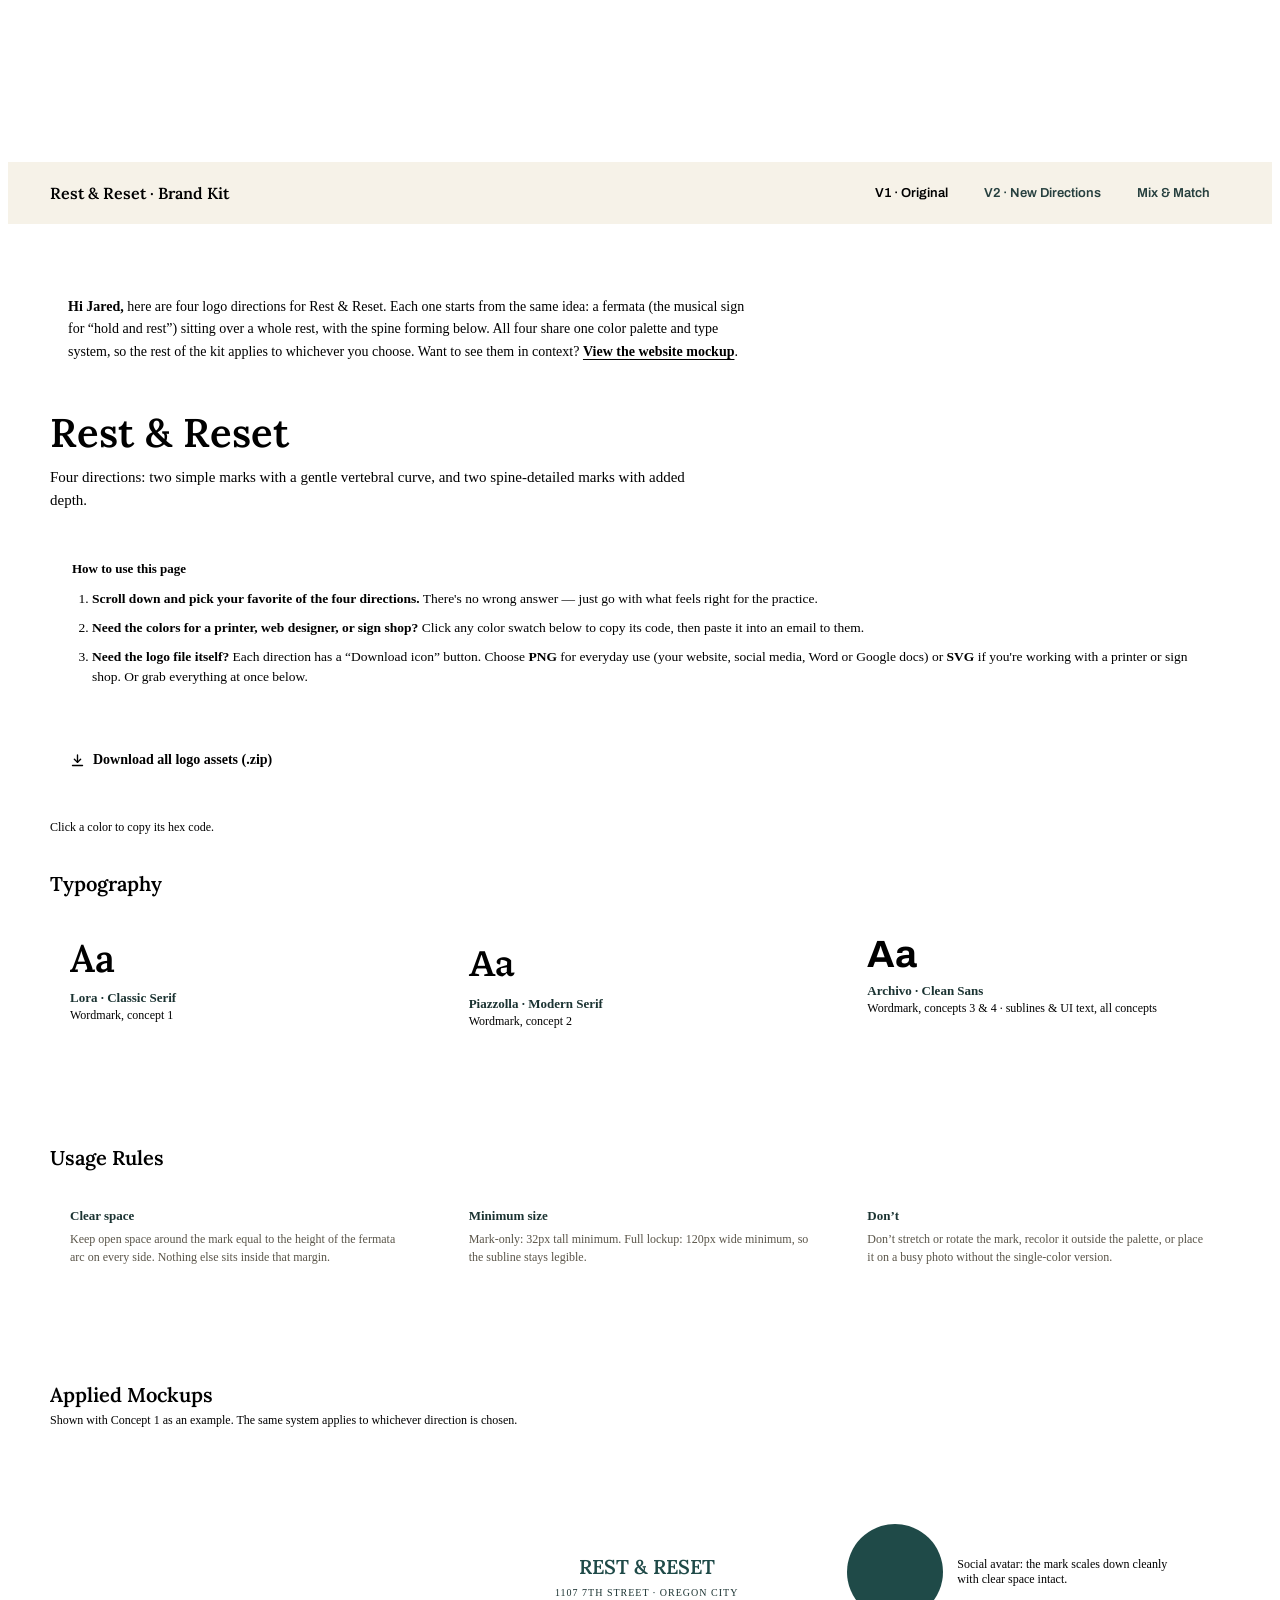
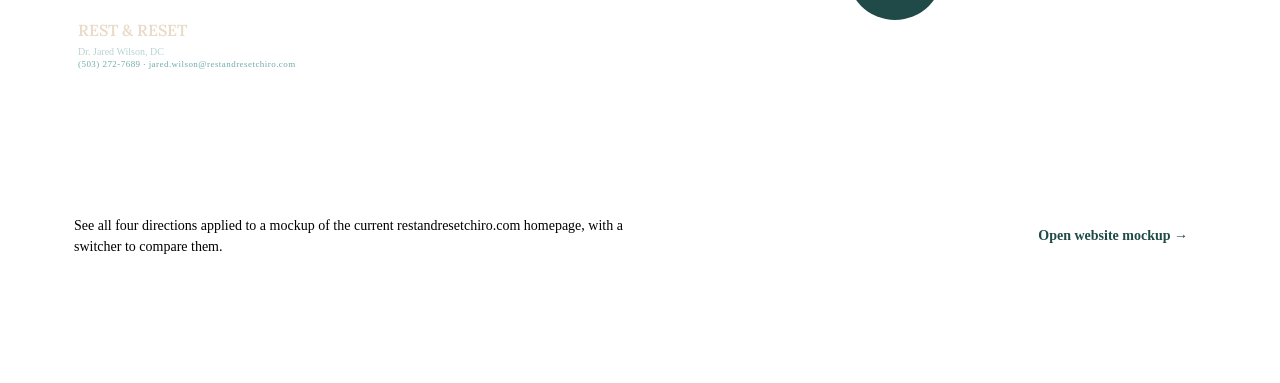
==== commit 559798c4: "Polish brand kit and site mockup; add PRODUCT.md - Fix Mix & Match tool: default logo/background col" ====
--- a/web/index.html
+++ b/web/index.html
@@ -16,7 +16,6 @@
   .intro { font-size: 14px; color: var(--body); max-width: 680px; line-height: 1.6; background: var(--card); border: 1px solid var(--line); border-radius: 4px; padding: 16px 18px; margin: 0 0 28px; }
   .intro strong { color: var(--heading); }
   .intro a { color: var(--heading); font-weight: 600; text-underline-offset: 3px; }
-  .eyebrow { font-size: 13px; letter-spacing: 0.12em; text-transform: uppercase; color: oklch(45% 0.03 195); font-weight: 600; }
   h1 { font-family: 'Lora', serif; font-size: 40px; color: var(--heading); margin: 6px 0 8px; font-weight: 600; }
   .lede { font-size: 15px; color: var(--body); max-width: 640px; line-height: 1.55; margin: 0 0 28px; }
 
@@ -133,6 +132,8 @@
   .ver-toggle button[aria-pressed="true"] { background: var(--teal); color: var(--cream); }
   @media (max-width: 600px) {
     .ver-bar-in { padding: 10px 16px; }
+    .ver-toggle { gap: 2px; padding: 3px; width: 100%; }
+    .ver-toggle button { flex: 1; font-size: 11.5px; padding: 7px 6px; white-space: nowrap; }
   }
 
   /* ---- Mix & Match ---- */
@@ -215,7 +216,6 @@
     <p class="intro">
       <strong>Hi Jared,</strong> here are four logo directions for Rest &amp; Reset. Each one starts from the same idea: a fermata (the musical sign for &ldquo;hold and rest&rdquo;) sitting over a whole rest, with the spine forming below. All four share one color palette and type system, so the rest of the kit applies to whichever you choose. Want to see them in context? <a href="/site">View the website mockup</a>.
     </p>
-    <div class="eyebrow">Brand Kit</div>
     <h1>Rest &amp; Reset</h1>
     <p class="lede">Four directions: two simple marks with a gentle vertebral curve, and two spine-detailed marks with added depth.</p>
 
@@ -285,8 +285,8 @@
         <span data-mark="1" data-size="36" data-fill="#E8DCC8"></span>
         <div>
           <div style="font-family:'Lora',serif;font-weight:600;font-size:16px;color:#E8DCC8;">REST &amp; RESET</div>
-          <div style="font-size:10px;color:oklch(85% 0.02 85);margin-top:6px;">Dr. Jared Wilson, DC</div>
-          <div style="font-size:9px;letter-spacing:0.05em;color:oklch(70% 0.02 85);margin-top:2px;">(503) 272-7689 &middot; jared.wilson@restandresetchiro.com</div>
+          <div style="font-size:10px;color:oklch(85% 0.03 195);margin-top:6px;">Dr. Jared Wilson, DC</div>
+          <div style="font-size:9px;letter-spacing:0.05em;color:oklch(70% 0.06 195);margin-top:2px;">(503) 272-7689 &middot; jared.wilson@restandresetchiro.com</div>
         </div>
       </div>
 
@@ -311,7 +311,6 @@
 
 <div class="wrap" id="v2-view" hidden>
   <header>
-    <div class="eyebrow">Brand Kit &middot; V2</div>
     <h1>Rest &amp; Reset</h1>
     <p class="lede">Eight marks built from a second round of notes. The palette, typography and usage rules carry over from V1.</p>
     <div class="cards" style="max-width:900px;margin-bottom:28px;">
@@ -345,9 +344,8 @@
 
 <div class="wrap" id="mix-view" hidden>
   <header>
-    <div class="eyebrow">Mix &amp; Match</div>
     <h1>Build your own combination</h1>
-    <p class="lede">Pair any mark with any typeface, pick its color, and set the background &mdash; including transparent. This isn&rsquo;t a new direction, just a way to try combinations the fixed concepts above don&rsquo;t show.</p>
+    <p class="lede">Pair any mark with any typeface, pick its color, and set the background, including transparent. This isn&rsquo;t a new direction, just a way to try combinations the fixed concepts above don&rsquo;t show.</p>
   </header>
   <div id="mix-tool"></div>
 </div>
@@ -719,7 +717,7 @@
   }
 
   function buildMix() {
-    var state = { markId: ALL_MARKS[0].id, font: ALL_MARKS[0].font, hex: '#1F4A48', bg: '#1F4A48', fmt: 'svg' };
+    var state = { markId: ALL_MARKS[0].id, font: ALL_MARKS[0].font, hex: '#1F4A48', bg: 'transparent', fmt: 'svg' };
 
     function mark() { return ALL_MARKS.filter(function (m) { return m.id === state.markId; })[0]; }
 
@@ -743,7 +741,7 @@
               'Download' +
             '</button>' +
           '</div>' +
-          '<p class="png-note" style="margin-top:10px;">PNG exports at 2&times; this preview size. Background is included as drawn &mdash; choose Transparent for a cutout logo.</p>' +
+          '<p class="png-note" style="margin-top:10px;">PNG exports at 2&times; this preview size. Background is included as drawn, so choose Transparent for a cutout logo.</p>' +
         '</div>' +
       '</div>';
     document.getElementById('mix-tool').innerHTML = html3;
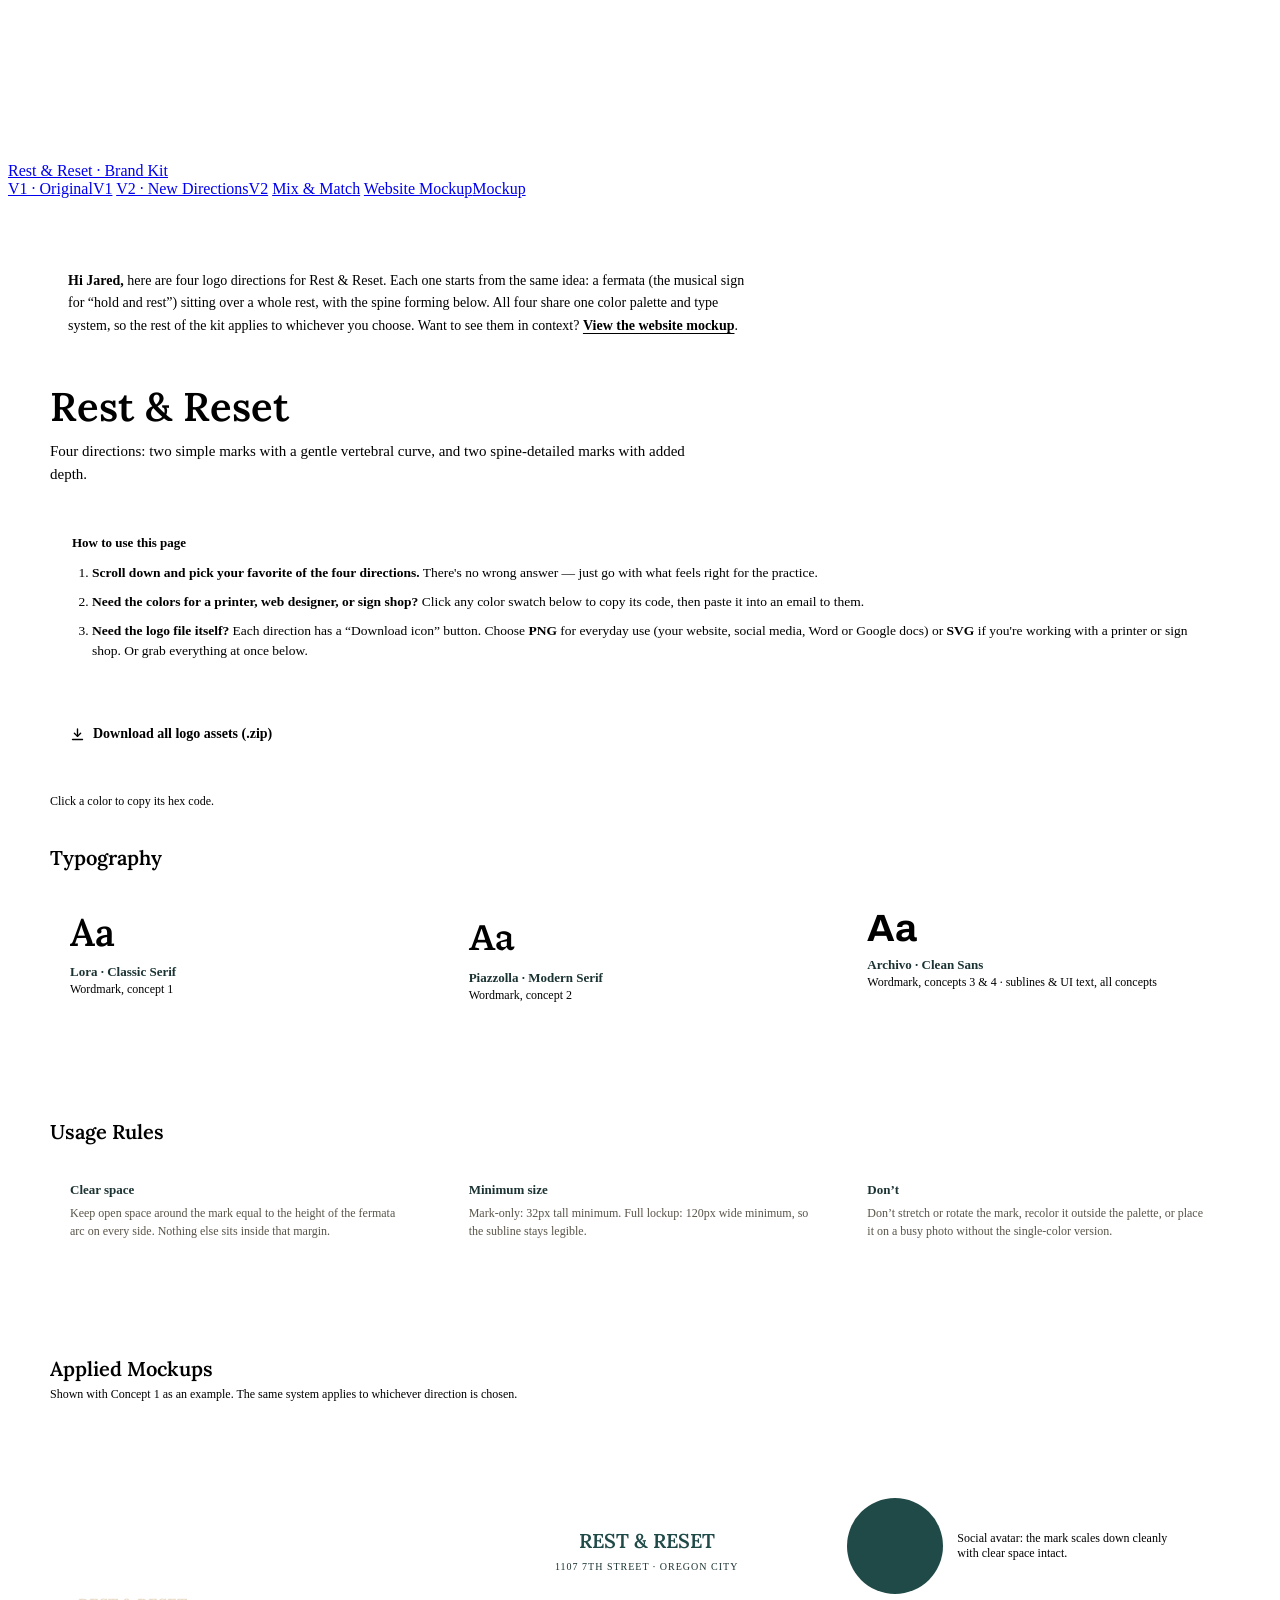
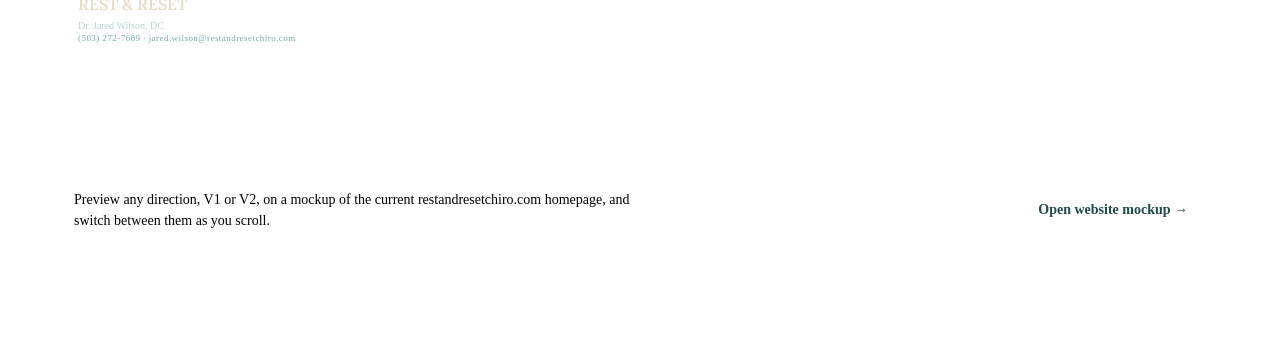
==== commit b76bf7bf: "Unify navigation across the kit and mockup; add icon backgrounds Only the V1 tab linked to the websi" ====
--- a/web/index.html
+++ b/web/index.html
@@ -43,8 +43,7 @@
   .picker { margin-top: 18px; background: var(--card); border: 1px solid var(--line); border-radius: 8px; padding: 20px; display: grid; grid-template-columns: auto 1fr; gap: 22px; align-items: center; }
   .picker-label { font-size: 11px; letter-spacing: 0.08em; text-transform: uppercase; color: var(--label); margin-bottom: 10px; }
   /* Checkerboard = "this file exports with a transparent background," the
-     standard design-tool convention — never a solid fill, so recoloring the
-     icon can never look like it's recoloring the background too. */
+     standard design-tool convention. A chosen background replaces it inline. */
   .picker-preview {
     width: 84px; height: 84px; border-radius: 8px; display: flex; align-items: center; justify-content: center; flex-shrink: 0;
     border: 1px solid oklch(85% 0.01 85);
@@ -63,6 +62,11 @@
   .mini.light { border-color: oklch(80% 0.01 85); }
   .mini[aria-pressed="true"]::after { content: ""; position: absolute; inset: -4px; border-radius: 50%; border: 2px solid var(--teal); }
   .mini.gradient { background: radial-gradient(circle at 32% 28%, #D59A74 0%, #D59A74 22%, transparent 26%), linear-gradient(180deg, #2F6B69, #0E2F2E); box-shadow: 0 1px 2px rgba(0,0,0,0.35); }
+  .mini.transparent { border-color: oklch(80% 0.01 85); background-image: linear-gradient(45deg, oklch(85% 0.005 85) 25%, transparent 25%), linear-gradient(-45deg, oklch(85% 0.005 85) 25%, transparent 25%), linear-gradient(45deg, transparent 75%, oklch(85% 0.005 85) 75%), linear-gradient(-45deg, transparent 75%, oklch(85% 0.005 85) 75%); background-size: 8px 8px; background-position: 0 0, 0 4px, 4px -4px, -4px 0; background-color: #fff; }
+  .mini-custom { display: inline-flex; align-items: center; gap: 6px; cursor: pointer; }
+  .mini-custom input[type=color] { width: 26px; height: 26px; padding: 0; border: 1px solid var(--line); border-radius: 50%; cursor: pointer; background: none; }
+  .mini-custom span { font-size: 11px; color: var(--muted); }
+  .picker-label-sub { margin-top: 14px; }
   .hexval { display: inline-flex; align-items: center; margin-left: 6px; font-size: 12px; color: var(--muted); font-family: ui-monospace, 'SF Mono', Menlo, Consolas, monospace; }
   .picker-row2 { display: flex; align-items: center; gap: 10px; margin-top: 14px; flex-wrap: wrap; }
   .fmt-group { display: inline-flex; border: 1px solid var(--teal); border-radius: 999px; overflow: hidden; }
@@ -124,16 +128,15 @@
     .swatch { width: calc(50% - 7px); }
   }
 
-  .ver-bar { position: sticky; top: 0; z-index: 20; background: oklch(96% 0.015 85 / 0.92); backdrop-filter: blur(8px); border-bottom: 1px solid var(--line); }
-  .ver-bar-in { max-width: 1180px; margin: 0 auto; padding: 12px 32px; display: flex; align-items: center; justify-content: space-between; gap: 16px; flex-wrap: wrap; }
-  .ver-bar-title { font-family: 'Lora', serif; font-weight: 600; font-size: 16px; color: var(--heading); }
-  .ver-toggle { display: flex; gap: 4px; padding: 4px; background: var(--card); border: 1px solid var(--line); border-radius: 999px; }
-  .ver-toggle button { border: none; cursor: pointer; font-family: 'Archivo', sans-serif; font-weight: 600; font-size: 13px; padding: 8px 16px; border-radius: 999px; background: none; color: oklch(35% 0.03 195); }
-  .ver-toggle button[aria-pressed="true"] { background: var(--teal); color: var(--cream); }
+  .see-site { margin-left: auto; font-size: 13px; font-weight: 600; color: var(--teal); text-decoration: none; border-bottom: 1px solid currentColor; padding-bottom: 1px; white-space: nowrap; }
+  .see-site:hover { color: oklch(24% 0.05 195); border-bottom-width: 2px; }
+  .see-site:focus-visible { outline: 2px solid var(--clay); outline-offset: 3px; border-radius: 2px; }
+  .mix-site { display: inline-block; margin: 14px 0 0; }
   @media (max-width: 600px) {
-    .ver-bar-in { padding: 10px 16px; }
-    .ver-toggle { gap: 2px; padding: 3px; width: 100%; }
-    .ver-toggle button { flex: 1; font-size: 11.5px; padding: 7px 6px; white-space: nowrap; }
+    .see-site { margin-left: 0; }
+  }
+  @media (max-width: 560px) {
+    [data-bgval] { display: none; }
   }
 
   /* ---- Mix & Match ---- */
@@ -199,14 +202,15 @@
   </defs>
 </svg>
 
-<div class="ver-bar">
-  <div class="ver-bar-in">
-    <div class="ver-bar-title">Rest &amp; Reset &middot; Brand Kit</div>
-    <div class="ver-toggle" role="group" aria-label="Version">
-      <button type="button" id="ver-v1" aria-pressed="true">V1 &middot; Original</button>
-      <button type="button" id="ver-v2" aria-pressed="false">V2 &middot; New Directions</button>
-      <button type="button" id="ver-mix" aria-pressed="false">Mix &amp; Match</button>
-    </div>
+<div class="kit-bar">
+  <div class="kit-bar-row">
+    <a class="kit-bar-title" href="/#v1">Rest &amp; Reset &middot; Brand Kit</a>
+    <nav class="kit-nav" aria-label="Brand kit">
+      <a href="/#v1" data-tab="v1" aria-current="page"><span class="full">V1 &middot; Original</span><span class="short">V1</span></a>
+      <a href="/#v2" data-tab="v2"><span class="full">V2 &middot; New Directions</span><span class="short">V2</span></a>
+      <a href="/#mix" data-tab="mix">Mix &amp; Match</a>
+      <a href="/site"><span class="full">Website Mockup</span><span class="short">Mockup</span></a>
+    </nav>
   </div>
 </div>
 
@@ -304,8 +308,8 @@
   </section>
 
   <aside class="next">
-    <p>See all four directions applied to a mockup of the current restandresetchiro.com homepage, with a switcher to compare them.</p>
-    <a href="/site">Open website mockup &rarr;</a>
+    <p>Preview any direction, V1 or V2, on a mockup of the current restandresetchiro.com homepage, and switch between them as you scroll.</p>
+    <a href="/site#concept=v1-1">Open website mockup &rarr;</a>
   </aside>
 </div>
 
@@ -340,6 +344,11 @@
     <div class="meta" style="margin-bottom:18px;">Social avatar and favicon sizes. The anatomical detail needs to stay readable when the mark is small.</div>
     <div id="v2small" style="display:flex;gap:28px;flex-wrap:wrap;"></div>
   </section>
+
+  <aside class="next">
+    <p>Preview any direction, V1 or V2, on a mockup of the current restandresetchiro.com homepage, and switch between them as you scroll.</p>
+    <a href="/site#concept=v2-1">Open website mockup &rarr;</a>
+  </aside>
 </div>
 
 <div class="wrap" id="mix-view" hidden>
@@ -405,6 +414,116 @@
   // Recolor options are exactly the brand kit palette above — no free-color
   // picker, so every exported icon stays on-brand.
   var quickColors = palette.map(function (p) { return { hex: p.hex, label: p.name }; });
+  var bgChoices = quickColors.concat([{ hex: 'transparent', label: 'Transparent' }]);
+
+  function bgRowHtml() {
+    return '<div class="picker-label picker-label-sub">Background</div>' +
+      '<div class="swatches-mini" role="group" aria-label="Background">' +
+        bgChoices.map(function (q) {
+          var clear = q.hex === 'transparent';
+          return '<button type="button" class="mini' + (clear ? ' transparent' : (isLight(q.hex) ? ' light' : '')) + '"' +
+            (clear ? '' : ' style="background:' + q.hex + '"') +
+            ' data-bg="' + q.hex + '" aria-pressed="' + clear + '" aria-label="' + q.label + ' background"' +
+            ' title="' + q.label + (clear ? '' : ' &middot; ' + q.hex) + '"></button>';
+        }).join('') +
+        '<label class="mini-custom"><input type="color" value="#FFFFFF" data-bg-custom aria-label="Custom background color"><span>Custom</span></label>' +
+        '<span class="hexval" data-bgval>Transparent</span>' +
+      '</div>';
+  }
+
+  // Places a standalone mark file on a square tile of the chosen color, with
+  // the mark filling ~72% of the tile, so the export reads like an app icon.
+  function composeOnBackground(svg, bg, px) {
+    var vb = parseViewBox(svg);
+    var side = Math.max(vb.w, vb.h) / 0.72;
+    var x = vb.x + vb.w / 2 - side / 2, y = vb.y + vb.h / 2 - side / 2;
+    var box = x.toFixed(2) + ' ' + y.toFixed(2) + ' ' + side.toFixed(2) + ' ' + side.toFixed(2);
+    return '<svg xmlns="http://www.w3.org/2000/svg" viewBox="' + box + '" width="' + px + '" height="' + px + '">' +
+      '<rect x="' + x.toFixed(2) + '" y="' + y.toFixed(2) + '" width="' + side.toFixed(2) + '" height="' + side.toFixed(2) + '" fill="' + bg + '"></rect>' +
+      innerOf(svg) + '</svg>';
+  }
+
+  function saveBlob(blob, filename) {
+    var url = URL.createObjectURL(blob);
+    var a = document.createElement('a');
+    a.href = url; a.download = filename;
+    document.body.appendChild(a); a.click(); a.remove();
+    setTimeout(function () { URL.revokeObjectURL(url); }, 4000);
+  }
+  function svgToPNG(svg, filename, px) {
+    var svgUrl = URL.createObjectURL(new Blob([svg], { type: 'image/svg+xml' }));
+    var img = new Image();
+    img.onload = function () {
+      var canvas = document.createElement('canvas');
+      canvas.width = px; canvas.height = px;
+      canvas.getContext('2d').drawImage(img, 0, 0, px, px);
+      URL.revokeObjectURL(svgUrl);
+      canvas.toBlob(function (blob) { saveBlob(blob, filename); }, 'image/png');
+    };
+    img.onerror = function () { URL.revokeObjectURL(svgUrl); };
+    img.src = svgUrl;
+  }
+
+  // o: { slug, previewSVG(hex), fileSVG(hex), saveTransparent(hex, fmt, name) }
+  // Transparent exports go through the mark module untouched, so those files
+  // stay identical to the shipped asset packs.
+  function wireIconPicker(panel, o) {
+    var preview = panel.querySelector('[data-preview]');
+    var hexLabel = panel.querySelector('[data-hexval]');
+    var bgLabel = panel.querySelector('[data-bgval]');
+    var pngNote = panel.querySelector('[data-png-note]');
+    var fmt = 'svg';
+    var hex = panel.getAttribute('data-default');
+    var bg = 'transparent';
+
+    function render() {
+      preview.innerHTML = o.previewSVG(hex);
+      preview.style.background = bg === 'transparent' ? '' : bg;
+      pngNote.textContent = 'PNG exports at 1024×1024, ' +
+        (bg === 'transparent' ? 'transparent background.' : 'on a square tile of the chosen background.');
+    }
+    function press(selector, active) {
+      panel.querySelectorAll(selector).forEach(function (b) { b.setAttribute('aria-pressed', String(b === active)); });
+    }
+    function setBg(value, sourceBtn) {
+      bg = value;
+      bgLabel.textContent = bg === 'transparent' ? 'Transparent' : bg.toUpperCase();
+      press('[data-bg]', sourceBtn);
+      render();
+    }
+
+    panel.querySelectorAll('[data-hex]').forEach(function (b) {
+      b.addEventListener('click', function () {
+        hex = b.getAttribute('data-hex');
+        hexLabel.textContent = hex === 'gradient' ? 'Original (gradient)' : hex.toUpperCase();
+        press('[data-hex]', b);
+        render();
+      });
+    });
+    panel.querySelectorAll('[data-bg]').forEach(function (b) {
+      b.addEventListener('click', function () { setBg(b.getAttribute('data-bg'), b); });
+    });
+    panel.querySelector('[data-bg-custom]').addEventListener('input', function (e) { setBg(e.target.value, null); });
+
+    panel.querySelectorAll('.fmt-btn').forEach(function (b) {
+      b.addEventListener('click', function () {
+        fmt = b.getAttribute('data-fmt');
+        press('.fmt-btn', b);
+        pngNote.hidden = fmt !== 'png';
+      });
+    });
+
+    panel.querySelector('[data-dl-icon]').addEventListener('click', function () {
+      var name = 'rest-and-reset-' + o.slug + '-' + hex.replace('#', '').toLowerCase();
+      if (bg === 'transparent') return o.saveTransparent(hex, fmt, name);
+      name += '-on-' + bg.replace('#', '').toLowerCase();
+      var svg = composeOnBackground(o.fileSVG(hex), bg, 1024);
+      if (fmt === 'svg') saveBlob(new Blob([svg], { type: 'image/svg+xml' }), name + '.svg');
+      else svgToPNG(svg, name + '.png', 1024);
+    });
+
+    render();
+  }
 
   var subline = 'DR. JARED WILSON &middot; CHIROPRACTIC CARE';
   var html = '';
@@ -416,7 +535,8 @@
     html +=
       '<section class="section" data-concept-block="' + n + '">' +
         '<div class="concept-head"><div class="h2">' + c.num + '. ' + c.name + '</div>' +
-        '<div class="meta">' + label + ' mark &middot; ' + c.fontLabel + '</div></div>' +
+        '<div class="meta">' + label + ' mark &middot; ' + c.fontLabel + '</div>' +
+        '<a class="see-site" href="/site#concept=v1-' + n + '">See it on the website &rarr;</a></div>' +
         '<div class="tiles">' +
           '<div class="tile">' + RR.conceptMark(c, 120) + '<div class="tile-label">Mark only</div></div>' +
           '<div class="tile">' + RR.conceptMark(c, 64) +
@@ -442,6 +562,7 @@
               }).join('') +
               '<span class="hexval" data-hexval>' + (c.dimensional ? 'Original (gradient)' : quickColors[0].hex) + '</span>' +
             '</div>' +
+            bgRowHtml() +
             '<div class="picker-row2">' +
               '<div class="fmt-group" role="group" aria-label="File format">' +
                 '<button type="button" class="fmt-btn" data-fmt="svg" aria-pressed="true">SVG</button>' +
@@ -471,70 +592,48 @@
   // Wire up each concept's recolor-and-download picker.
   document.querySelectorAll('[data-picker]').forEach(function (panel) {
     var variant = panel.getAttribute('data-variant');
-    var preview = panel.querySelector('[data-preview]');
-    var hexLabel = panel.querySelector('[data-hexval]');
-    var pngNote = panel.querySelector('[data-png-note]');
-    var fmt = 'svg';
-    var hex = panel.getAttribute('data-default');
-
-    function renderPreview() {
-      preview.innerHTML = hex === 'gradient'
-        ? RR.markSVG({ variant: variant, dimensional: true, size: 52 })
-        : RR.markSVG({ variant: variant, fill: hex, dot: hex, dimensional: false, size: 52 });
-    }
-    function setHex(newHex, sourceBtn) {
-      hex = newHex;
-      hexLabel.textContent = hex === 'gradient' ? 'Original (gradient)' : hex.toUpperCase();
-      panel.querySelectorAll('.mini').forEach(function (b) {
-        b.setAttribute('aria-pressed', String(b === sourceBtn));
-      });
-      renderPreview();
-    }
-
-    panel.querySelectorAll('.mini').forEach(function (b) {
-      b.addEventListener('click', function () { setHex(b.getAttribute('data-hex'), b); });
-    });
-
-    panel.querySelectorAll('.fmt-btn').forEach(function (b) {
-      b.addEventListener('click', function () {
-        fmt = b.getAttribute('data-fmt');
-        panel.querySelectorAll('.fmt-btn').forEach(function (x) { x.setAttribute('aria-pressed', String(x === b)); });
-        pngNote.hidden = fmt !== 'png';
-      });
-    });
-
-    panel.querySelector('[data-dl-icon]').addEventListener('click', function () {
-      var slug = slugs[panel.getAttribute('data-picker')];
-      var name = 'rest-and-reset-' + slug + '-' + hex.replace('#', '').toLowerCase();
-      if (fmt === 'svg') {
-        RR.downloadSVG(variant, hex, name + '.svg');
-      } else {
-        RR.downloadPNG(variant, hex, name + '.png', 1024);
+    wireIconPicker(panel, {
+      slug: slugs[panel.getAttribute('data-picker')],
+      previewSVG: function (hex) {
+        return hex === 'gradient'
+          ? RR.markSVG({ variant: variant, dimensional: true, size: 52 })
+          : RR.markSVG({ variant: variant, fill: hex, dot: hex, dimensional: false, size: 52 });
+      },
+      fileSVG: function (hex) {
+        return hex === 'gradient' ? RR.standaloneDimensionalSVG(variant) : RR.standaloneMarkSVG(variant, hex);
+      },
+      saveTransparent: function (hex, fmt, name) {
+        if (fmt === 'svg') RR.downloadSVG(variant, hex, name + '.svg');
+        else RR.downloadPNG(variant, hex, name + '.png', 1024);
       }
     });
-
-    renderPreview();
   });
 
   // ============================================================
-  // Version toggle: V1 / V2 / Mix & Match
+  // Tabs: V1 / V2 / Mix & Match, routed by URL hash (/#v2) so the mockup
+  // and the back button can return to a specific tab.
   // ============================================================
   (function () {
     var views = { v1: document.getElementById('v1-view'), v2: document.getElementById('v2-view'), mix: document.getElementById('mix-view') };
-    var buttons = { v1: document.getElementById('ver-v1'), v2: document.getElementById('ver-v2'), mix: document.getElementById('ver-mix') };
+    var links = document.querySelectorAll('.kit-nav [data-tab]');
     var v2Built = false, mixBuilt = false;
-    function show(which) {
-      Object.keys(views).forEach(function (k) {
-        views[k].hidden = k !== which;
-        buttons[k].setAttribute('aria-pressed', String(k === which));
+    function current() {
+      var h = location.hash.replace('#', '');
+      return views[h] ? h : 'v1';
+    }
+    function show(which, scroll) {
+      Object.keys(views).forEach(function (k) { views[k].hidden = k !== which; });
+      links.forEach(function (a) {
+        if (a.getAttribute('data-tab') === which) a.setAttribute('aria-current', 'page');
+        else a.removeAttribute('aria-current');
       });
       if (which === 'v2' && !v2Built) { buildV2(); v2Built = true; }
       if (which === 'mix' && !mixBuilt) { buildMix(); mixBuilt = true; }
-      window.scrollTo(0, 0);
+      if (scroll) window.scrollTo(0, 0);
     }
-    buttons.v1.addEventListener('click', function () { show('v1'); });
-    buttons.v2.addEventListener('click', function () { show('v2'); });
-    buttons.mix.addEventListener('click', function () { show('mix'); });
+    window.addEventListener('hashchange', function () { show(current(), true); });
+    // Deferred until the whole script has run: buildV2/buildMix read vars declared below.
+    document.addEventListener('DOMContentLoaded', function () { show(current(), false); });
   })();
 
   // ============================================================
@@ -555,7 +654,8 @@
       html2 +=
         '<section class="section" data-v2-block="' + n + '">' +
           '<div class="concept-head"><div class="h2">' + c.num + '. ' + c.name + '</div>' +
-          '<div class="meta">' + c.finish + ' &middot; ' + c.fontLabel + '</div></div>' +
+          '<div class="meta">' + c.finish + ' &middot; ' + c.fontLabel + '</div>' +
+          '<a class="see-site" href="/site#concept=v2-' + n + '">See it on the website &rarr;</a></div>' +
           '<div class="meta" style="margin-bottom:14px;max-width:640px;">' + c.desc + '</div>' +
           '<div class="tiles">' +
             '<div class="tile">' + RR2.conceptMark(c, 120) + '<div class="tile-label">Mark only</div></div>' +
@@ -582,6 +682,7 @@
                 }).join('') +
                 '<span class="hexval" data-hexval>' + (c.dim ? 'Original (gradient)' : quickColors[0].hex) + '</span>' +
               '</div>' +
+              bgRowHtml() +
               '<div class="picker-row2">' +
                 '<div class="fmt-group" role="group" aria-label="File format">' +
                   '<button type="button" class="fmt-btn" data-fmt="svg" aria-pressed="true">SVG</button>' +
@@ -621,40 +722,21 @@
 
     document.querySelectorAll('[data-v2-picker]').forEach(function (panel) {
       var variant = panel.getAttribute('data-variant');
-      var preview = panel.querySelector('[data-preview]');
-      var hexLabel = panel.querySelector('[data-hexval]');
-      var pngNote = panel.querySelector('[data-png-note]');
-      var fmt = 'svg';
-      var hex = panel.getAttribute('data-default');
-
-      function renderPreview() {
-        preview.innerHTML = hex === 'gradient'
-          ? RR2.markSVG({ variant: variant, dimensional: true, size: 52 })
-          : RR2.markSVG({ variant: variant, color: hex, accent: hex, dimensional: false, size: 52 });
-      }
-      function setHex(newHex, sourceBtn) {
-        hex = newHex;
-        hexLabel.textContent = hex === 'gradient' ? 'Original (gradient)' : hex.toUpperCase();
-        panel.querySelectorAll('.mini').forEach(function (b) { b.setAttribute('aria-pressed', String(b === sourceBtn)); });
-        renderPreview();
-      }
-      panel.querySelectorAll('.mini').forEach(function (b) {
-        b.addEventListener('click', function () { setHex(b.getAttribute('data-hex'), b); });
+      wireIconPicker(panel, {
+        slug: v2Slugs[panel.getAttribute('data-v2-picker')],
+        previewSVG: function (hex) {
+          return hex === 'gradient'
+            ? RR2.markSVG({ variant: variant, dimensional: true, size: 52 })
+            : RR2.markSVG({ variant: variant, color: hex, accent: hex, dimensional: false, size: 52 });
+        },
+        fileSVG: function (hex) {
+          return hex === 'gradient' ? RR2.standaloneDimensionalSVG(variant) : RR2.standaloneSVG(variant, hex);
+        },
+        saveTransparent: function (hex, fmt, name) {
+          if (fmt === 'svg') RR2.downloadSVG(variant, hex, name + '.svg');
+          else RR2.downloadPNG(variant, hex, name + '.png', 1024);
+        }
       });
-      panel.querySelectorAll('.fmt-btn').forEach(function (b) {
-        b.addEventListener('click', function () {
-          fmt = b.getAttribute('data-fmt');
-          panel.querySelectorAll('.fmt-btn').forEach(function (x) { x.setAttribute('aria-pressed', String(x === b)); });
-          pngNote.hidden = fmt !== 'png';
-        });
-      });
-      panel.querySelector('[data-dl-icon]').addEventListener('click', function () {
-        var slug = v2Slugs[panel.getAttribute('data-v2-picker')];
-        var name = 'rest-and-reset-' + slug + '-' + hex.replace('#', '').toLowerCase();
-        if (fmt === 'svg') RR2.downloadSVG(variant, hex, name + '.svg');
-        else RR2.downloadPNG(variant, hex, name + '.png', 1024);
-      });
-      renderPreview();
     });
   }
 
@@ -741,6 +823,7 @@
               'Download' +
             '</button>' +
           '</div>' +
+          '<a class="see-site mix-site" id="mix-site" href="/site">See this combination on the website &rarr;</a>' +
           '<p class="png-note" style="margin-top:10px;">PNG exports at 2&times; this preview size. Background is included as drawn, so choose Transparent for a cutout logo.</p>' +
         '</div>' +
       '</div>';
@@ -775,12 +858,6 @@
     var bgEl = document.getElementById('mix-bgrow');
     bgEl.innerHTML = colorRowHtml('mixbg', false, true);
 
-    function markPressed(sel, val) {
-      document.querySelectorAll(sel).forEach(function (b) {
-        var v = b.getAttribute(sel.indexOf('mixbg') > -1 ? 'data-mixbg' : (sel.indexOf('mixcolor') > -1 ? 'data-mixcolor' : null));
-      });
-    }
-
     function syncPressed(container, attr, val) {
       container.querySelectorAll('[' + attr + ']').forEach(function (b) {
         b.setAttribute('aria-pressed', String(b.getAttribute(attr) === val));
@@ -798,6 +875,10 @@
       syncPressed(fontsEl, 'data-font', state.font);
       syncPressed(colorEl, 'data-mixcolor', state.hex);
       syncPressed(bgEl, 'data-mixbg', state.bg);
+      // The mockup takes the mark plus a typeface override; logo color and
+      // background are export-only settings with no page equivalent.
+      var typeKey = state.font === m.font ? '' : '&type=' + state.font.match(/'(\w+)'/)[1].toLowerCase();
+      document.getElementById('mix-site').href = '/site#concept=' + m.id + typeKey;
     }
 
     marksEl.addEventListener('click', function (e) {
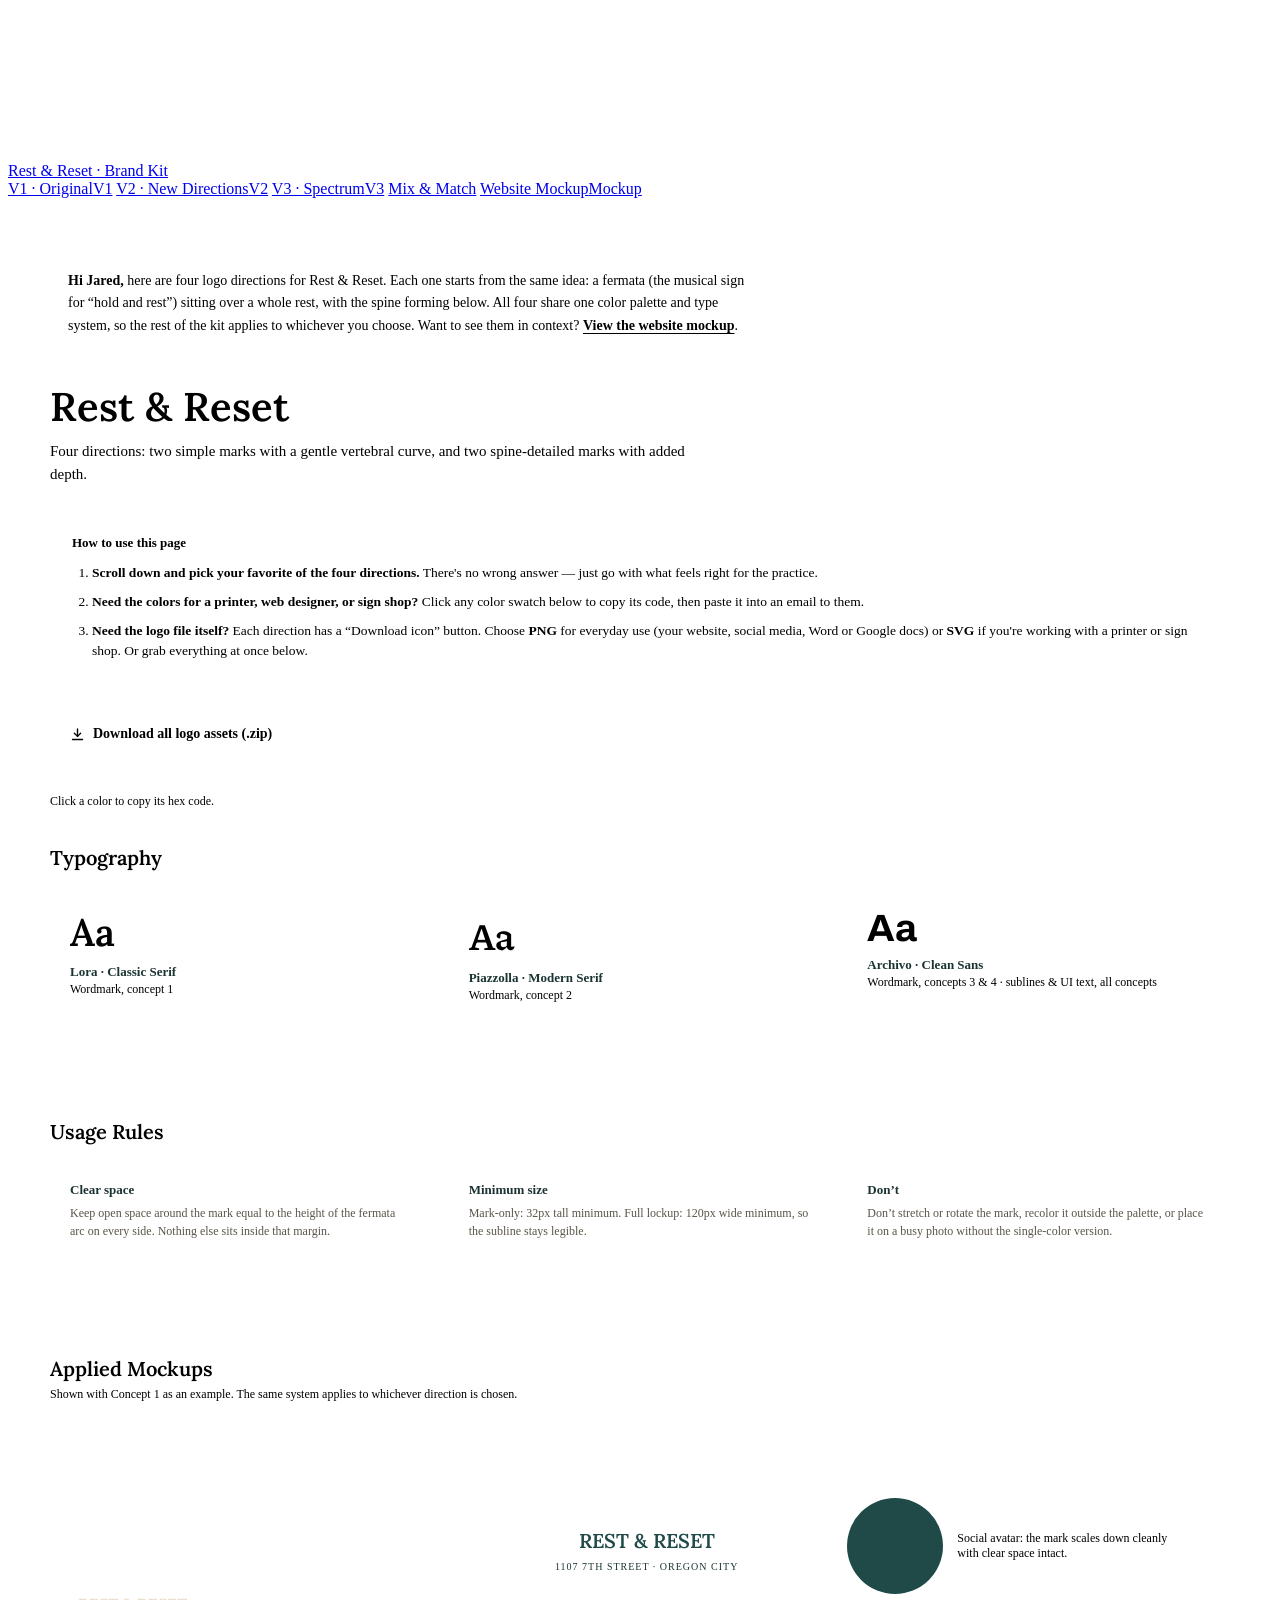
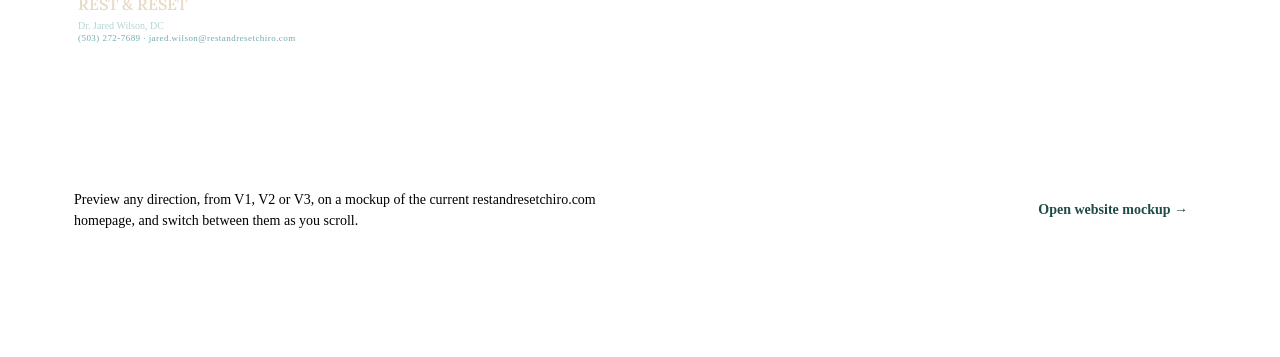
==== commit 8ca113b9: "Add V3 Spectrum logo directions (13 marks) - New V3 tab on the kit page with the four sketch changes" ====
--- a/web/index.html
+++ b/web/index.html
@@ -172,6 +172,39 @@
     .mix-grid { grid-template-columns: 1fr; }
     .mix-preview-wrap { position: static; }
   }
+
+  /* ---- V3 · Spectrum ---- */
+  #v3-view { --v3-text: oklch(38% 0.02 85); }
+  #v3-view h2.h2 { margin: 0; }
+  #v3-view .section[data-v3-block] { scroll-margin-top: 76px; }
+  /* The shared label colors are lighter than 4.5:1 on the page and card surfaces; V3 uses a darker one. */
+  #v3-view .meta, #v3-view .picker-label, #v3-view .dl-label, #v3-view .hexval, #v3-view .png-note,
+  #v3-view .mini-custom span, #v3-view .tile:not(.solid) .tile-label, #v3-view .tile .sub { color: var(--v3-text); }
+  .v3-changes { max-width: 640px; margin-bottom: 24px; }
+  .v3-changes ul { margin: 10px 0 0; padding: 0 0 0 18px; display: grid; gap: 6px; }
+  .v3-changes li { font-size: 13px; line-height: 1.55; color: var(--body); }
+  .v3-note { font-size: 13.5px; line-height: 1.55; color: var(--body); margin: 0 0 4px; max-width: 640px; }
+  .v3-lineage { font-size: 12.5px; color: var(--v3-text); margin: 0 0 14px; }
+  .v3-lineage strong { color: var(--heading); font-weight: 600; margin-right: 6px; }
+
+  .spectrum { margin: 36px 0 8px; }
+  .spectrum-ends { display: flex; justify-content: space-between; font-size: 12.5px; font-weight: 600; color: var(--heading); margin-bottom: 6px; }
+  .spectrum-scroll { overflow-x: auto; padding: 4px 0 2px; }
+  .spectrum-track { position: relative; display: grid; grid-template-columns: repeat(13, minmax(54px, 1fr)); min-width: 702px; padding-bottom: 16px; }
+  .spectrum-track::before { content: ""; position: absolute; left: 0; right: 0; bottom: 5px; height: 1px; background: var(--muted); }
+  .spectrum-track::after { content: ""; position: absolute; right: 1px; bottom: 1.5px; width: 8px; height: 8px; border-top: 1px solid var(--muted); border-right: 1px solid var(--muted); transform: rotate(45deg); }
+  .spec-btn { display: flex; flex-direction: column; align-items: center; gap: 6px; padding: 8px 2px 6px; background: none; border: 0; border-radius: 8px; cursor: pointer; font: inherit; font-size: 12px; font-weight: 600; color: var(--v3-text); }
+  .spec-btn:hover { background: var(--card); box-shadow: inset 0 0 0 1px var(--line); color: var(--heading); }
+  .spec-btn:focus-visible { outline: 2px solid var(--clay); outline-offset: 2px; }
+
+  .v3-meta { font-size: 13px; line-height: 1.55; color: var(--body); margin: 6px 0 18px; max-width: 680px; }
+  .v3-size-grid { list-style: none; margin: 0; padding: 0; display: grid; grid-template-columns: repeat(auto-fill, minmax(220px, 1fr)); gap: 14px; }
+  .v3-size { background: var(--card); border: 1px solid var(--line); border-radius: 6px; padding: 14px 16px; }
+  .v3-size-name { font-size: 12.5px; font-weight: 600; color: var(--heading); margin-bottom: 12px; }
+  .v3-size-row { display: flex; align-items: flex-end; gap: 20px; }
+  .v3-size-cell { display: flex; flex-direction: column; align-items: center; gap: 6px; line-height: 0; }
+  .v3-size-cell span { font-size: 11px; line-height: 1.2; color: var(--v3-text); }
+  .v3-flag { margin-top: 12px; font-size: 12px; font-weight: 600; color: oklch(40% 0.09 45); }
 </style>
 </head>
 <body>
@@ -208,6 +241,7 @@
     <nav class="kit-nav" aria-label="Brand kit">
       <a href="/#v1" data-tab="v1" aria-current="page"><span class="full">V1 &middot; Original</span><span class="short">V1</span></a>
       <a href="/#v2" data-tab="v2"><span class="full">V2 &middot; New Directions</span><span class="short">V2</span></a>
+      <a href="/#v3" data-tab="v3"><span class="full">V3 &middot; Spectrum</span><span class="short">V3</span></a>
       <a href="/#mix" data-tab="mix">Mix &amp; Match</a>
       <a href="/site"><span class="full">Website Mockup</span><span class="short">Mockup</span></a>
     </nav>
@@ -308,7 +342,7 @@
   </section>
 
   <aside class="next">
-    <p>Preview any direction, V1 or V2, on a mockup of the current restandresetchiro.com homepage, and switch between them as you scroll.</p>
+    <p>Preview any direction, from V1, V2 or V3, on a mockup of the current restandresetchiro.com homepage, and switch between them as you scroll.</p>
     <a href="/site#concept=v1-1">Open website mockup &rarr;</a>
   </aside>
 </div>
@@ -346,8 +380,45 @@
   </section>
 
   <aside class="next">
-    <p>Preview any direction, V1 or V2, on a mockup of the current restandresetchiro.com homepage, and switch between them as you scroll.</p>
+    <p>Preview any direction, from V1, V2 or V3, on a mockup of the current restandresetchiro.com homepage, and switch between them as you scroll.</p>
     <a href="/site#concept=v2-1">Open website mockup &rarr;</a>
+  </aside>
+</div>
+
+<div class="wrap" id="v3-view" hidden>
+  <header>
+    <h1>Rest &amp; Reset</h1>
+    <p class="lede">Thirteen marks from Jared&rsquo;s November sketch round, ordered from most musical (mark 1) to most spine (mark 13). The palette, typography and usage rules carry over from V1.</p>
+    <div class="card v3-changes">
+      <div class="t">Four changes in Jared&rsquo;s sketch</div>
+      <ul>
+        <li>The whole rest moves inside the fermata.</li>
+        <li>The rest gets rounder.</li>
+        <li>The fermata&rsquo;s arc gets pointier: a crescent that tapers to fine points.</li>
+        <li>The fermata dot becomes a half-circle dome sitting on the staff line.</li>
+      </ul>
+    </div>
+    <a class="kit-download" href="/assets/rest-and-reset-logo-assets-v3.zip" download>
+      <svg aria-hidden="true" focusable="false" width="15" height="15" viewBox="0 0 24 24" fill="none" stroke="currentColor" stroke-width="2.2" stroke-linecap="round" stroke-linejoin="round"><path d="M12 3v12"/><path d="M7 10l5 5 5-5"/><path d="M4 20h16"/></svg>
+      Download all V3 logo assets (.zip)
+    </a>
+    <div class="spectrum" role="group" aria-label="Jump to a V3 mark, ordered from most musical to most spine">
+      <div class="spectrum-ends"><span>Most musical</span><span>Most spine</span></div>
+      <div class="spectrum-scroll"><div class="spectrum-track" id="v3axis"></div></div>
+    </div>
+  </header>
+
+  <div id="v3concepts"></div>
+
+  <section class="section v3-sizes" aria-labelledby="v3-sizes-h" style="border-bottom:0;margin-bottom:0;padding-bottom:0;">
+    <h2 class="h2" id="v3-sizes-h">Small-size check</h2>
+    <p class="v3-meta">Each mark in one color at 64, 32 and 16 px. The hairline tips on mark 13 and the taper on mark 1 are intentional, so they are flagged here rather than thickened.</p>
+    <ul class="v3-size-grid" id="v3small"></ul>
+  </section>
+
+  <aside class="next">
+    <p>Preview any direction, from V1, V2 or V3, on a mockup of the current restandresetchiro.com homepage, and switch between them as you scroll.</p>
+    <a href="/site#concept=v3-1">Open website mockup &rarr;</a>
   </aside>
 </div>
 
@@ -362,6 +433,7 @@
 
 <script src="/assets/mark.js"></script>
 <script src="/assets/mark-v2.js"></script>
+<script src="/assets/mark-v3.js"></script>
 <script>
   var palette = [
     { name: 'Deep Teal', hex: '#1F4A48', color: RR.TEAL },
@@ -416,6 +488,10 @@
   var quickColors = palette.map(function (p) { return { hex: p.hex, label: p.name }; });
   var bgChoices = quickColors.concat([{ hex: 'transparent', label: 'Transparent' }]);
 
+  function escHtml(s) {
+    return String(s).replace(/&/g, '&amp;').replace(/</g, '&lt;').replace(/>/g, '&gt;');
+  }
+
   function bgRowHtml() {
     return '<div class="picker-label picker-label-sub">Background</div>' +
       '<div class="swatches-mini" role="group" aria-label="Background">' +
@@ -433,9 +509,10 @@
 
   // Places a standalone mark file on a square tile of the chosen color, with
   // the mark filling ~72% of the tile, so the export reads like an app icon.
-  function composeOnBackground(svg, bg, px) {
+  // `fill` overrides that share for files whose viewBox already carries padding.
+  function composeOnBackground(svg, bg, px, fill) {
     var vb = parseViewBox(svg);
-    var side = Math.max(vb.w, vb.h) / 0.72;
+    var side = Math.max(vb.w, vb.h) / (fill || 0.72);
     var x = vb.x + vb.w / 2 - side / 2, y = vb.y + vb.h / 2 - side / 2;
     var box = x.toFixed(2) + ' ' + y.toFixed(2) + ' ' + side.toFixed(2) + ' ' + side.toFixed(2);
     return '<svg xmlns="http://www.w3.org/2000/svg" viewBox="' + box + '" width="' + px + '" height="' + px + '">' +
@@ -517,7 +594,7 @@
       var name = 'rest-and-reset-' + o.slug + '-' + hex.replace('#', '').toLowerCase();
       if (bg === 'transparent') return o.saveTransparent(hex, fmt, name);
       name += '-on-' + bg.replace('#', '').toLowerCase();
-      var svg = composeOnBackground(o.fileSVG(hex), bg, 1024);
+      var svg = composeOnBackground(o.fileSVG(hex), bg, 1024, o.tileFill);
       if (fmt === 'svg') saveBlob(new Blob([svg], { type: 'image/svg+xml' }), name + '.svg');
       else svgToPNG(svg, name + '.png', 1024);
     });
@@ -610,13 +687,13 @@
   });
 
   // ============================================================
-  // Tabs: V1 / V2 / Mix & Match, routed by URL hash (/#v2) so the mockup
+  // Tabs: V1 / V2 / V3 / Mix & Match, routed by URL hash (/#v2) so the mockup
   // and the back button can return to a specific tab.
   // ============================================================
   (function () {
-    var views = { v1: document.getElementById('v1-view'), v2: document.getElementById('v2-view'), mix: document.getElementById('mix-view') };
+    var views = { v1: document.getElementById('v1-view'), v2: document.getElementById('v2-view'), v3: document.getElementById('v3-view'), mix: document.getElementById('mix-view') };
     var links = document.querySelectorAll('.kit-nav [data-tab]');
-    var v2Built = false, mixBuilt = false;
+    var v2Built = false, v3Built = false, mixBuilt = false;
     function current() {
       var h = location.hash.replace('#', '');
       return views[h] ? h : 'v1';
@@ -628,11 +705,12 @@
         else a.removeAttribute('aria-current');
       });
       if (which === 'v2' && !v2Built) { buildV2(); v2Built = true; }
+      if (which === 'v3' && !v3Built) { buildV3(); v3Built = true; }
       if (which === 'mix' && !mixBuilt) { buildMix(); mixBuilt = true; }
       if (scroll) window.scrollTo(0, 0);
     }
     window.addEventListener('hashchange', function () { show(current(), true); });
-    // Deferred until the whole script has run: buildV2/buildMix read vars declared below.
+    // Deferred until the whole script has run: buildV2/buildV3/buildMix read vars declared below.
     document.addEventListener('DOMContentLoaded', function () { show(current(), false); });
   })();
 
@@ -741,6 +819,126 @@
   }
 
   // ============================================================
+  // V3 section
+  // ============================================================
+  // The delivered V3 lockups set the wordmark in title case with this subline, so the tiles match what downloads.
+  var v3Subline = 'DR. JARED WILSON &middot; CHIROPRACTIC CARE';
+  var V3_HAIRLINE_FLAGS = { 1: 'Taper is hairline at 16 px', 13: 'Tips are hairline at 16 px' };
+  var V3_ORDER = [1, 2, 3, 4, 5, 6, 7, 8, 9, 10, 11, 12, 13];
+
+  function buildV3() {
+    var html3 = '', axis = '', small = '';
+    var flatTeal = { fill: '#1F4A48', finish: 'flat' };
+
+    V3_ORDER.forEach(function (n) {
+      var c = RR3.CONCEPTS[n];
+      var name = escHtml(c.name);
+      var base = '/assets/icons-v3/' + c.slug + '/';
+
+      axis += '<button type="button" class="spec-btn" data-jump="' + n + '" title="' + n + ' &middot; ' + name + '" aria-label="Go to ' + n + ', ' + name + '">' +
+        RR3.conceptMark(c, 40) + '<span>' + n + '</span></button>';
+
+      var flag = V3_HAIRLINE_FLAGS[n];
+      small += '<li class="v3-size"><div class="v3-size-name">' + n + ' &middot; ' + name + '</div><div class="v3-size-row">' +
+        [64, 32, 16].map(function (px) {
+          return '<div class="v3-size-cell">' + RR3.render(n, { size: px, fill: flatTeal.fill, finish: flatTeal.finish }) + '<span>' + px + ' px</span></div>';
+        }).join('') + '</div>' + (flag ? '<div class="v3-flag">' + flag + '</div>' : '') + '</li>';
+
+      html3 +=
+        '<section class="section" data-v3-block="' + n + '">' +
+          '<div class="concept-head"><h2 class="h2">' + n + '. ' + name + '</h2>' +
+          '<div class="meta">' + c.finish + ' &middot; ' + c.fontLabel + '</div>' +
+          '<a class="see-site" href="/site#concept=v3-' + n + '">See it on the website &rarr;</a></div>' +
+          '<p class="v3-note">' + escHtml(c.note) + '</p>' +
+          '<p class="v3-lineage"><strong>Lineage</strong>' + escHtml(c.lineage) + '</p>' +
+          '<div class="tiles">' +
+            '<div class="tile">' + RR3.conceptMark(c, 120) + '<div class="tile-label">Mark only</div></div>' +
+            '<div class="tile">' + RR3.conceptMark(c, 64) +
+              '<div><div class="word" style="font-family:' + c.font + ';font-size:19px;">Rest &amp; Reset</div>' +
+              '<div class="sub" style="font-size:9px;margin-top:4px;">' + v3Subline + '</div></div>' +
+              '<div class="tile-label">Stacked</div></div>' +
+            '<div class="tile" style="gap:12px;"><div class="horiz">' + RR3.conceptMark(c, 52) +
+              '<div><div class="word" style="font-family:' + c.font + ';font-size:17px;line-height:1.1;">Rest &amp; Reset</div>' +
+              '<div class="sub" style="font-size:8px;margin-top:3px;">' + v3Subline + '</div></div></div>' +
+              '<div class="tile-label">Horizontal</div></div>' +
+            '<div class="tile solid">' + RR3.conceptMark(c, 76, { color: 'oklch(97% 0.01 85)', flat: true }) +
+              '<div class="tile-label">Single color</div></div>' +
+          '</div>' +
+
+          '<div class="picker" data-v3-picker="' + n + '" data-default="' + (c.dim ? 'gradient' : quickColors[0].hex) + '">' +
+            '<div class="picker-preview" data-preview></div>' +
+            '<div class="picker-controls">' +
+              '<div class="picker-label">Recolor &amp; download the icon</div>' +
+              '<div class="swatches-mini" role="group" aria-label="Quick colors">' +
+                (c.dim ? '<button type="button" class="mini gradient" data-hex="gradient" aria-pressed="true" aria-label="Original gradient" title="Original &middot; gradient + shadow"></button>' : '') +
+                quickColors.map(function (q) {
+                  return '<button type="button" class="mini' + (isLight(q.hex) ? ' light' : '') + '" style="background:' + q.hex + '" data-hex="' + q.hex + '" aria-pressed="' + (!c.dim && q.hex === quickColors[0].hex ? 'true' : 'false') + '" aria-label="' + q.label + '" title="' + q.label + ' &middot; ' + q.hex + '"></button>';
+                }).join('') +
+                '<span class="hexval" data-hexval>' + (c.dim ? 'Original (gradient)' : quickColors[0].hex) + '</span>' +
+              '</div>' +
+              bgRowHtml() +
+              '<div class="picker-row2">' +
+                '<div class="fmt-group" role="group" aria-label="File format">' +
+                  '<button type="button" class="fmt-btn" data-fmt="svg" aria-pressed="true">SVG</button>' +
+                  '<button type="button" class="fmt-btn" data-fmt="png" aria-pressed="false">PNG</button>' +
+                '</div>' +
+                '<button type="button" class="dl-btn" data-dl-icon>' +
+                  '<svg width="13" height="13" viewBox="0 0 24 24" fill="none" stroke="currentColor" stroke-width="2.4" stroke-linecap="round" stroke-linejoin="round"><path d="M12 3v12"/><path d="M7 10l5 5 5-5"/><path d="M4 20h16"/></svg>' +
+                  'Download icon' +
+                '</button>' +
+                '<span class="png-note" data-png-note hidden>PNG exports at 1024&times;1024, transparent background.</span>' +
+              '</div>' +
+            '</div>' +
+          '</div>' +
+
+          '<div class="downloads">' +
+            '<span class="dl-label">Also in this direction:</span>' +
+            '<a href="' + base + 'lockup-stacked.svg" download>Stacked lockup (SVG)</a>' +
+            '<a href="' + base + 'lockup-horizontal.svg" download>Horizontal lockup (SVG)</a>' +
+            '<a href="' + base + 'avatar-circle.svg" download>Social avatar (SVG)</a>' +
+            '<a class="dl-zip" href="/assets/rest-and-reset-logo-assets-v3.zip" download>All formats (.zip)</a>' +
+          '</div>' +
+        '</section>';
+    });
+
+    document.getElementById('v3axis').innerHTML = axis;
+    document.getElementById('v3concepts').innerHTML = html3;
+    document.getElementById('v3small').innerHTML = small;
+
+    // The tab is routed by URL hash, so the axis scrolls with script instead of #anchor links.
+    document.getElementById('v3axis').addEventListener('click', function (e) {
+      var b = e.target.closest('[data-jump]');
+      if (!b) return;
+      var block = document.querySelector('[data-v3-block="' + b.getAttribute('data-jump') + '"]');
+      var heading = block.querySelector('h2');
+      var calm = window.matchMedia('(prefers-reduced-motion: reduce)').matches;
+      block.scrollIntoView({ behavior: calm ? 'auto' : 'smooth', block: 'start' });
+      heading.setAttribute('tabindex', '-1');
+      heading.focus({ preventScroll: true });
+    });
+
+    document.querySelectorAll('[data-v3-picker]').forEach(function (panel) {
+      var n = +panel.getAttribute('data-v3-picker');
+      function fileSVG(hex) {
+        return hex === 'gradient' ? RR3.standaloneDimensionalSVG(n) : RR3.standaloneSVG(n, hex);
+      }
+      wireIconPicker(panel, {
+        slug: RR3.CONCEPTS[n].slug,
+        tileFill: 0.85,
+        previewSVG: function (hex) {
+          return hex === 'gradient' ? RR3.render(n, { size: 52, finish: 'dimensional' }) : RR3.render(n, { size: 52, fill: hex, finish: 'flat' });
+        },
+        fileSVG: fileSVG,
+        saveTransparent: function (hex, fmt, name) {
+          var svg = fileSVG(hex);
+          if (fmt === 'svg') saveBlob(new Blob([svg], { type: 'image/svg+xml' }), name + '.svg');
+          else svgToPNG(svg, name + '.png', 1024);
+        }
+      });
+    });
+  }
+
+  // ============================================================
   // Mix & Match
   // ============================================================
   var ALL_MARKS = [
@@ -751,6 +949,9 @@
   ].concat([1, 2, 3, 4, 5, 6, 7, 8].map(function (n) {
     var c = RR2.CONCEPTS[n];
     return { id: 'v2-' + n, label: n + ' &middot; ' + c.name, src: 'v2', variant: c.variant, dim: c.dim, font: c.fontFamily };
+  })).concat([1, 2, 3, 4, 5, 6, 7, 8, 9, 10, 11, 12, 13].map(function (n) {
+    var c = RR3.CONCEPTS[n];
+    return { id: 'v3-' + n, label: n + ' &middot; ' + escHtml(c.name), src: 'v3', variant: n, dim: c.dim, font: c.font };
   }));
   var MIX_FONTS = [
     { label: 'Lora', css: "'Lora',serif" },
@@ -764,6 +965,9 @@
   function rawMarkSvg(mark, hex) {
     if (mark.src === 'v1') {
       return hex === 'gradient' ? RR.standaloneDimensionalSVG(mark.variant) : RR.standaloneMarkSVG(mark.variant, hex);
+    }
+    if (mark.src === 'v3') {
+      return hex === 'gradient' ? RR3.standaloneDimensionalSVG(mark.variant) : RR3.standaloneSVG(mark.variant, hex);
     }
     return hex === 'gradient' ? RR2.standaloneDimensionalSVG(mark.variant) : RR2.standaloneSVG(mark.variant, hex);
   }
@@ -832,8 +1036,10 @@
     // --- marks grid ---
     var marksEl = document.getElementById('mix-marks');
     marksEl.innerHTML = ALL_MARKS.map(function (m) {
-      var preview = m.src === 'v1' ? RR.markSVG({ variant: m.variant, fill: '#1F4A48', dot: '#1F4A48', dimensional: false, size: 34 })
-                                     : RR2.markSVG({ variant: m.variant, color: '#1F4A48', accent: '#1F4A48', dimensional: false, size: 34 });
+      var preview;
+      if (m.src === 'v1') preview = RR.markSVG({ variant: m.variant, fill: '#1F4A48', dot: '#1F4A48', dimensional: false, size: 34 });
+      else if (m.src === 'v3') preview = RR3.render(m.variant, { size: 34, fill: '#1F4A48', finish: 'flat' });
+      else preview = RR2.markSVG({ variant: m.variant, color: '#1F4A48', accent: '#1F4A48', dimensional: false, size: 34 });
       return '<button type="button" class="mix-mark-btn" data-mark-id="' + m.id + '" aria-pressed="' + (m.id === state.markId) + '">' + preview + '<span class="mix-mark-name">' + m.label + '</span></button>';
     }).join('');
 
